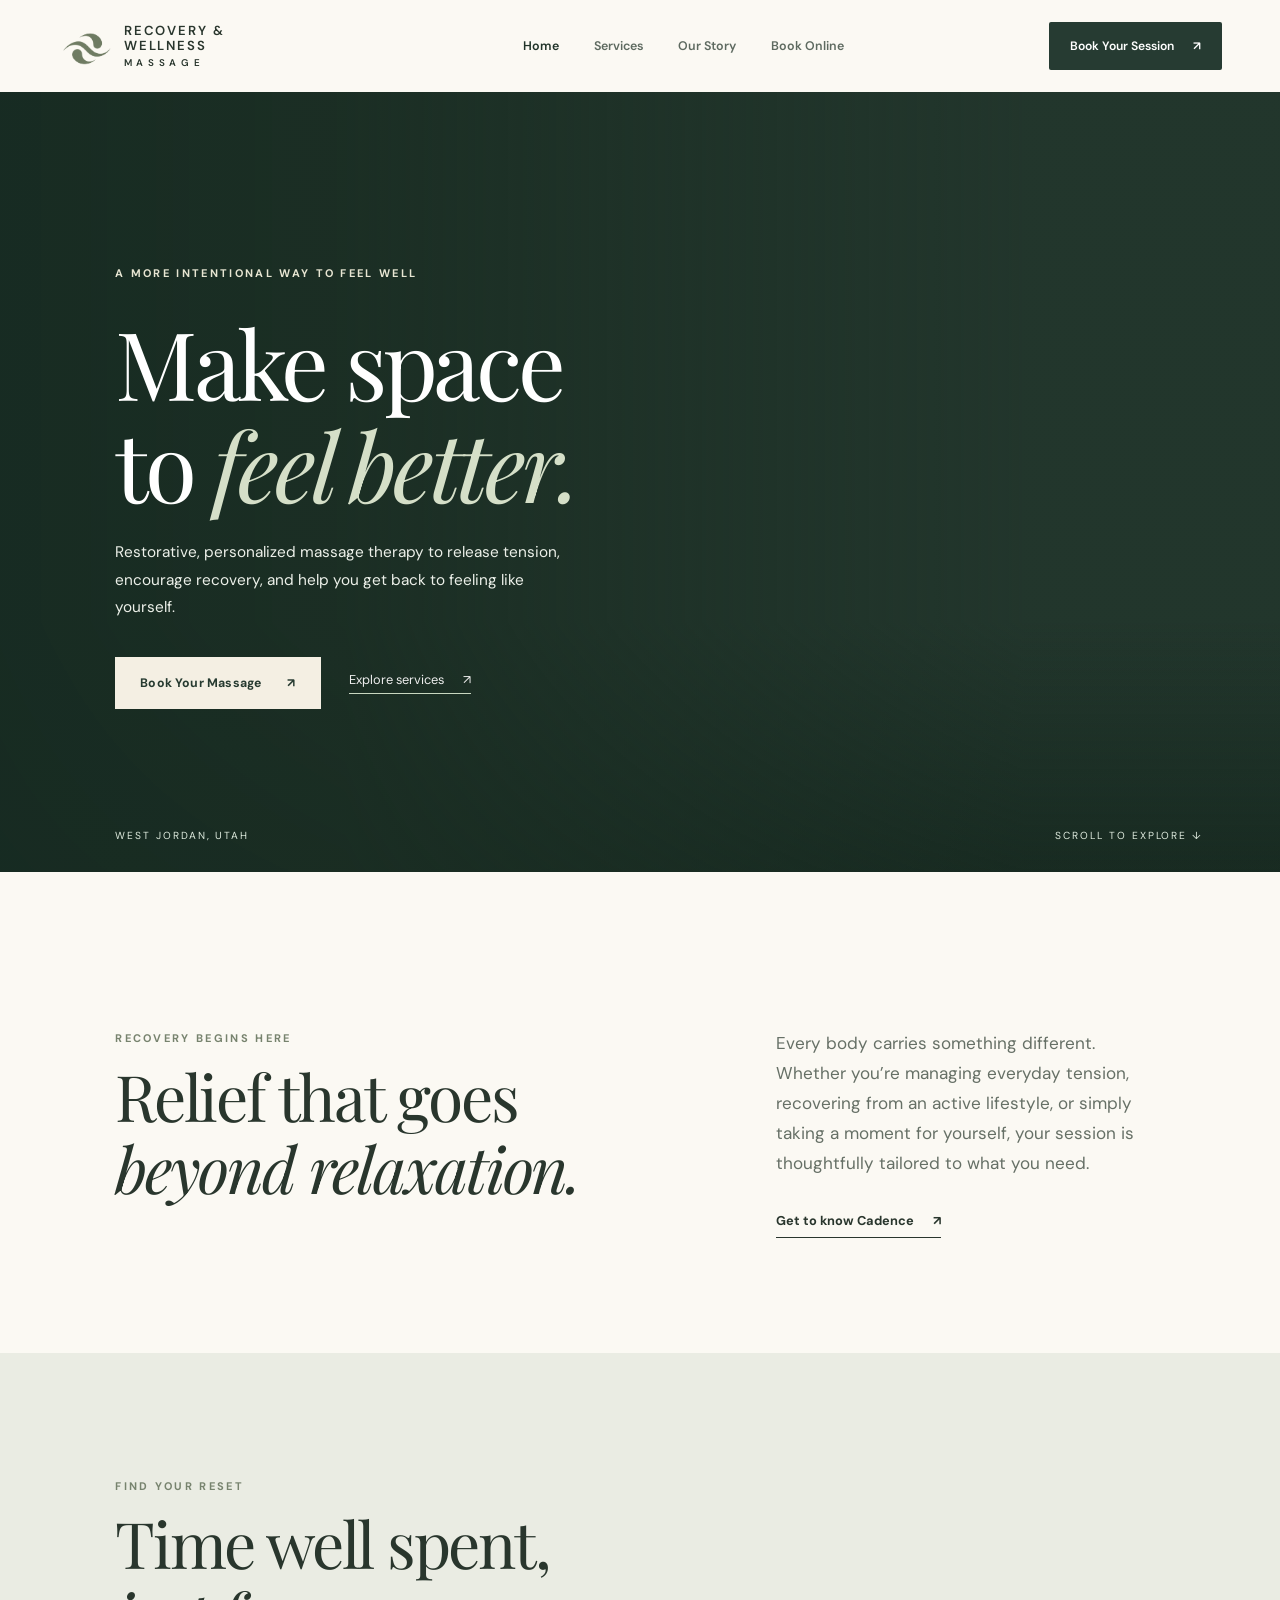
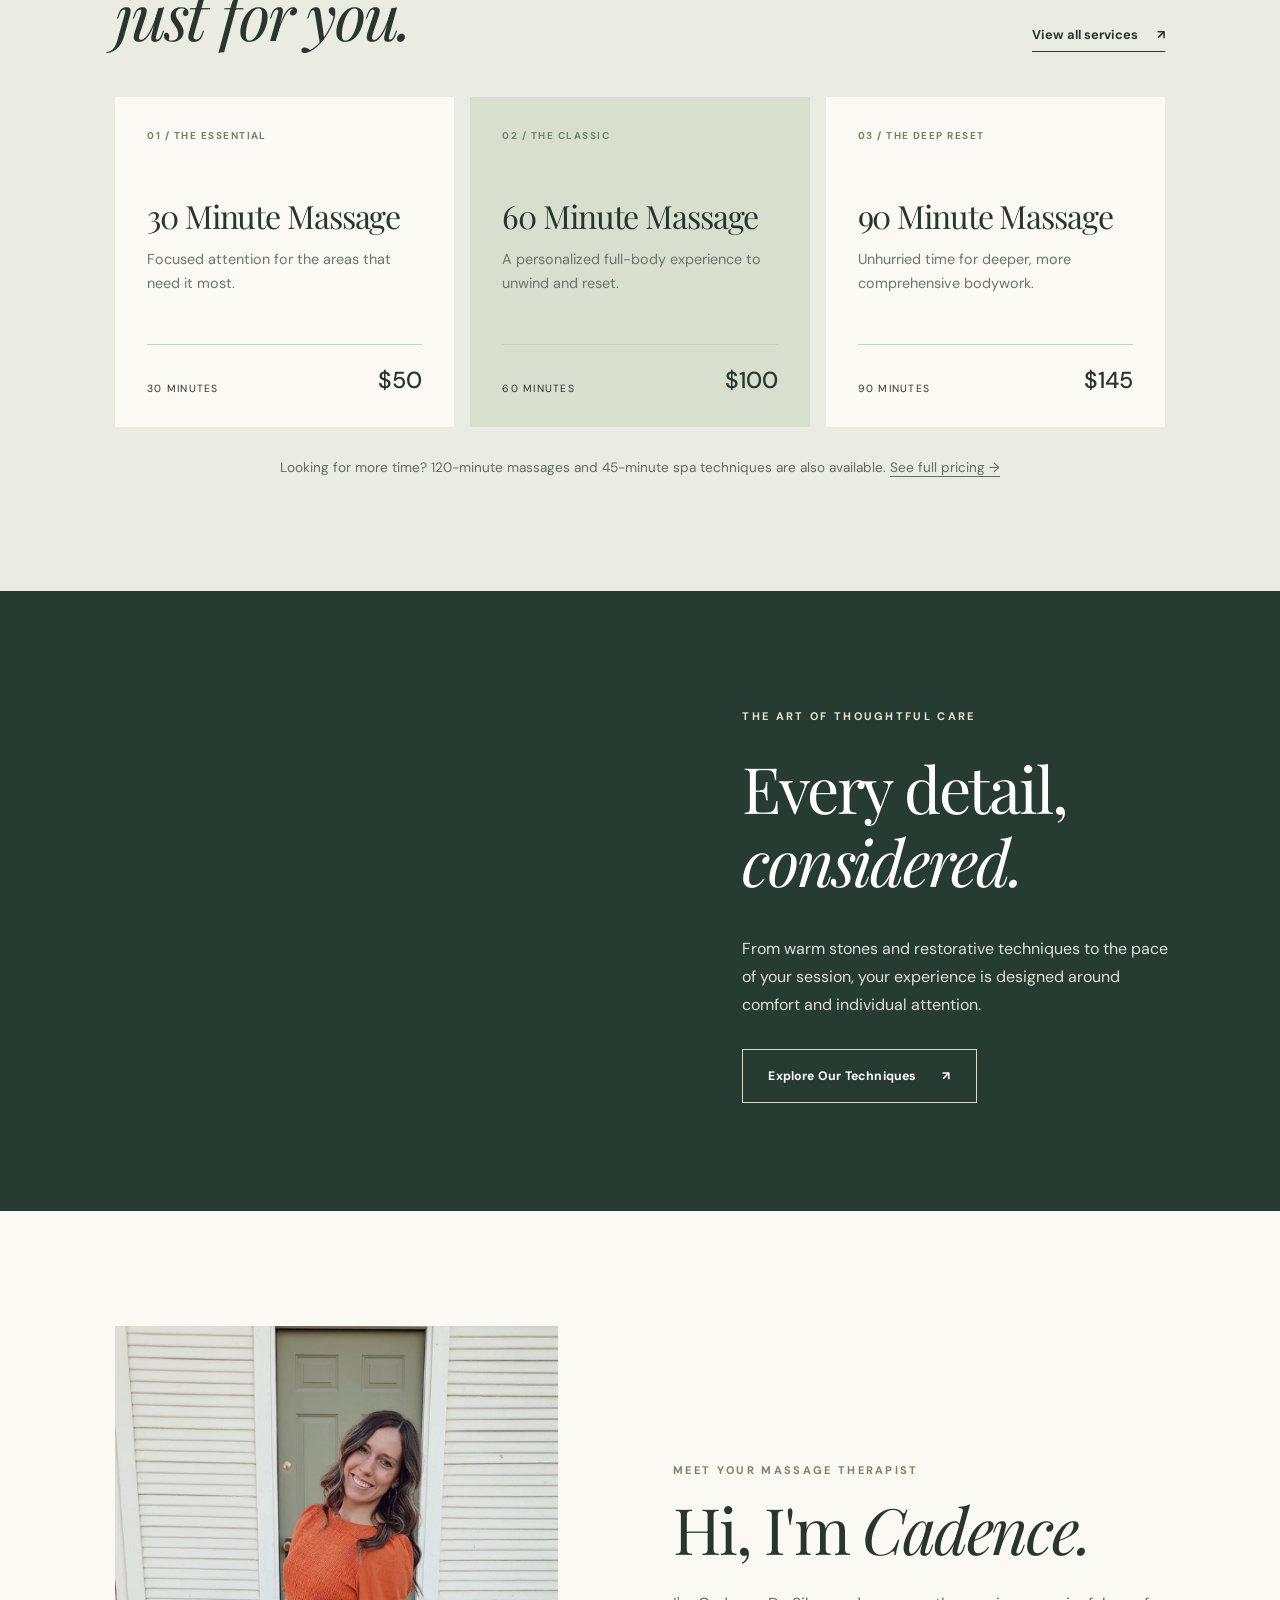
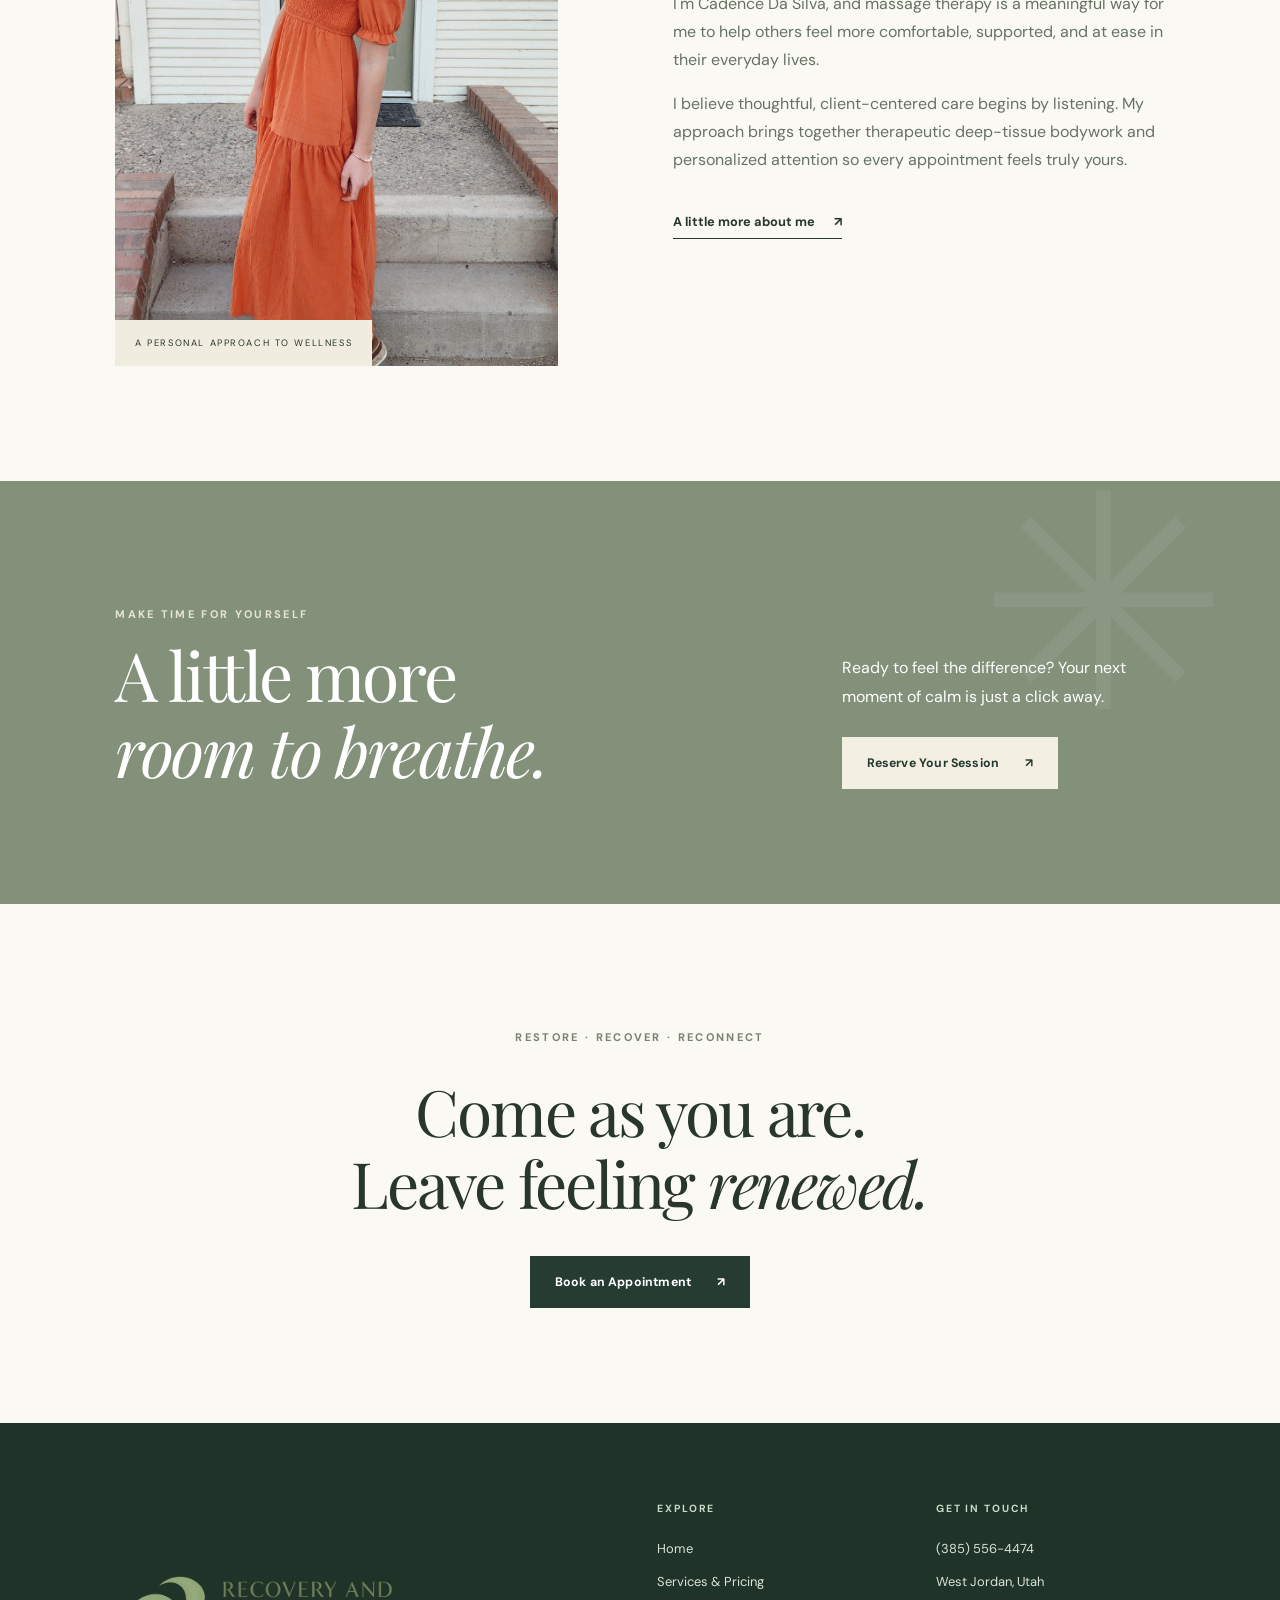
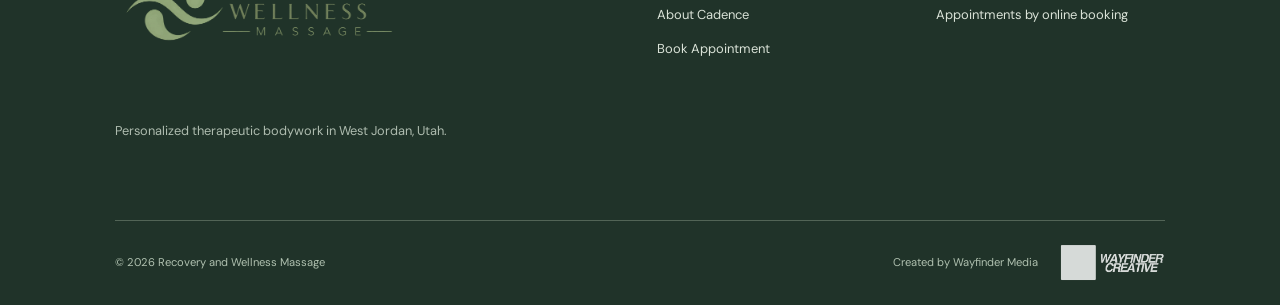
==== index.html @ d136a36a "Add files via upload" ====
<!doctype html><html lang="en"><head><meta charset="utf-8"><meta name="viewport" content="width=device-width,initial-scale=1"><meta name="theme-color" content="#263b32"><meta name="description" content="Personalized therapeutic massage in West Jordan, Utah. Explore massage services, pricing and book with Recovery and Wellness Massage."><title>Recovery and Wellness Massage | West Jordan, Utah</title><link rel="icon" href="assets/brand-symbol.png"><link rel="preconnect" href="https://fonts.googleapis.com"><link rel="preconnect" href="https://fonts.gstatic.com" crossorigin><link href="https://fonts.googleapis.com/css2?family=DM+Sans:wght@400;500;600;700&family=Manrope:wght@400;500;600&family=Playfair+Display:wght@400;500;600&display=swap" rel="stylesheet"><link rel="stylesheet" href="styles.css"><script defer src="site.js"></script><script type="application/ld+json">{"@context":"https://schema.org","@type":"HealthAndBeautyBusiness","name":"Recovery and Wellness Massage","url":"https://recoveryandwellnessmassage.com/","telephone":"+1-385-556-4474","address":{"@type":"PostalAddress","addressLocality":"West Jordan","addressRegion":"UT","addressCountry":"US"},"priceRange":"$50-$195"}</script></head><body>
<header class="site-header"><a class="brand" href="/" aria-label="Recovery and Wellness Massage home"><img src="assets/brand-symbol.png" alt=""><span>RECOVERY &<br>WELLNESS <small>MASSAGE</small></span></a><nav id="nav" aria-label="Primary navigation"><a class="active" href="/">Home</a><a href="/services.html">Services</a><a href="/about.html">Our Story</a><a href="/book.html">Book Online</a></nav><a class="header-cta" href="/book.html">Book Your Session <span>↗</span></a><button class="menu-toggle" aria-expanded="false" aria-label="Toggle menu">☰</button></header>
<main><section class="hero"><div class="hero-film" aria-hidden="true"><iframe id="hero-video" title="Massage studio video background" src="https://www.youtube-nocookie.com/embed/4_M67m4HPCk?autoplay=1&mute=1&controls=0&loop=1&playlist=4_M67m4HPCk&playsinline=1&rel=0&disablekb=1&iv_load_policy=3&fs=0" allow="autoplay; encrypted-media; picture-in-picture" tabindex="-1" loading="eager"></iframe></div><div class="hero-wash"></div><div class="hero-content"><p class="eyebrow light">A MORE INTENTIONAL WAY TO FEEL WELL</p><h1>Make space<br>to <em>feel better.</em></h1><p class="hero-copy">Restorative, personalized massage therapy to release tension, encourage recovery, and help you get back to feeling like yourself.</p><div class="hero-actions"><a class="btn btn-cream" href="/book.html">Book Your Massage <span>↗</span></a><a class="quiet-link" href="/services.html">Explore services <span>↗</span></a></div></div><div class="hero-foot"><span>WEST JORDAN, UTAH</span><span>SCROLL TO EXPLORE ↓</span></div></section>
<section class="intro section-pad"><div class="intro-left"><p class="eyebrow">RECOVERY BEGINS HERE</p><h2>Relief that goes <em>beyond relaxation.</em></h2></div><div class="intro-right"><p>Every body carries something different. Whether you’re managing everyday tension, recovering from an active lifestyle, or simply taking a moment for yourself, your session is thoughtfully tailored to what you need.</p><a class="text-link" href="/about.html">Get to know Cadence <span>↗</span></a></div></section>
<section class="services-feature section-pad" id="services"><div class="section-heading"><div><p class="eyebrow">FIND YOUR RESET</p><h2>Time well spent,<br><em>just for you.</em></h2></div><a class="text-link" href="/services.html">View all services <span>↗</span></a></div><div class="service-grid"><a class="service-card" href="/book.html"><span class="service-number">01 / THE ESSENTIAL</span><h3>30 Minute Massage</h3><p>Focused attention for the areas that need it most.</p><div class="service-bottom"><span>30 MINUTES</span><strong>$50</strong></div></a><a class="service-card highlighted" href="/book.html"><span class="service-number">02 / THE CLASSIC</span><h3>60 Minute Massage</h3><p>A personalized full-body experience to unwind and reset.</p><div class="service-bottom"><span>60 MINUTES</span><strong>$100</strong></div></a><a class="service-card" href="/book.html"><span class="service-number">03 / THE DEEP RESET</span><h3>90 Minute Massage</h3><p>Unhurried time for deeper, more comprehensive bodywork.</p><div class="service-bottom"><span>90 MINUTES</span><strong>$145</strong></div></a></div><div class="service-note">Looking for more time? 120-minute massages and 45-minute spa techniques are also available. <a href="/services.html">See full pricing →</a></div></section>
<section class="picture-band"><div class="picture-band-image" role="img" aria-label="Massage therapy with warm stones"></div><div class="picture-band-content"><p class="eyebrow light">THE ART OF THOUGHTFUL CARE</p><h2>Every detail, <em>considered.</em></h2><p>From warm stones and restorative techniques to the pace of your session, your experience is designed around comfort and individual attention.</p><a class="btn btn-outline" href="/services.html">Explore Our Techniques <span>↗</span></a></div></section>
<section class="about-preview section-pad"><div class="about-photo"><img src="assets/cadence.png" alt="Cadence Da Silva, massage therapist" loading="lazy"><span class="photo-stamp">A PERSONAL APPROACH TO WELLNESS</span></div><div class="about-text"><p class="eyebrow">MEET YOUR MASSAGE THERAPIST</p><h2>Hi, I'm <em>Cadence.</em></h2><p>I'm Cadence Da Silva, and massage therapy is a meaningful way for me to help others feel more comfortable, supported, and at ease in their everyday lives.</p><p>I believe thoughtful, client-centered care begins by listening. My approach brings together therapeutic deep-tissue bodywork and personalized attention so every appointment feels truly yours.</p><a class="text-link" href="/about.html">A little more about me <span>↗</span></a></div></section>
<section class="offer-banner section-pad"><span class="offer-orbit" aria-hidden="true">✳</span><div><p class="eyebrow light">MAKE TIME FOR YOURSELF</p><h2>A little more<br><em>room to breathe.</em></h2></div><div class="offer-action"><p>Ready to feel the difference? Your next moment of calm is just a click away.</p><a class="btn btn-cream" href="/book.html">Reserve Your Session <span>↗</span></a></div></section>
<section class="closing section-pad"><p class="eyebrow">RESTORE · RECOVER · RECONNECT</p><h2>Come as you are.<br>Leave feeling <em>renewed.</em></h2><a class="btn btn-dark" href="/book.html">Book an Appointment <span>↗</span></a></section></main>
<footer class="site-footer"><div class="footer-top"><div class="footer-brand"><img src="assets/brand-logo.png" alt="Recovery and Wellness Massage"><p>Personalized therapeutic bodywork in West Jordan, Utah.</p></div><div><h4>EXPLORE</h4><a href="/">Home</a><a href="/services.html">Services & Pricing</a><a href="/about.html">About Cadence</a><a href="/book.html">Book Appointment</a></div><div><h4>GET IN TOUCH</h4><a href="tel:+13855564474">(385) 556-4474</a><p>West Jordan, Utah</p><p>Appointments by online booking</p></div></div><div class="footer-bottom"><span>© <span id="year"></span> Recovery and Wellness Massage</span><a class="credit" href="https://wayfindercreative.net/" target="_blank" rel="noopener noreferrer"><span>Created by Wayfinder Media</span><img src="assets/wayfinder.png" alt="Wayfinder Creative"></a></div></footer>
<iframe src="https://api.leadconnectorhq.com/widget/form/Vq9RhP4GRN4z5GDtWMGd" style="display:none;width:100%;height:100%;border:none;border-radius:3px" id="popup-Vq9RhP4GRN4z5GDtWMGd" data-layout="{'id':'POPUP'}" data-trigger-type="alwaysShow" data-trigger-value="" data-activation-type="alwaysActivated" data-activation-value="" data-deactivation-type="neverDeactivate" data-deactivation-value="" data-form-name="25% off form" data-height="612" data-layout-iframe-id="popup-Vq9RhP4GRN4z5GDtWMGd" data-form-id="Vq9RhP4GRN4z5GDtWMGd" data-cookie-consent="true" data-cookie-consent-provider="auto" title="25% off form" data-modal-height="500"></iframe><script src="https://link.msgsndr.com/js/form_embed.js" defer></script></body></html>
---- styles.css ----
:root{--forest:#263b32;--pine:#203329;--sage:#89987d;--cream:#f4f0e6;--paper:#fbf9f3;--ink:#29362d;--muted:#667066;--border:#dedfd5}*{box-sizing:border-box}html{scroll-behavior:smooth}body{margin:0;background:var(--paper);color:var(--ink);font-family:'DM Sans',sans-serif;-webkit-font-smoothing:antialiased}a{color:inherit;text-decoration:none}img{max-width:100%}p{line-height:1.75}h1,h2,h3{font-family:'Playfair Display',Georgia,serif;font-weight:400;letter-spacing:-.035em;margin:0}h1 em,h2 em{font-weight:400}h2{font-size:clamp(2.5rem,5vw,5rem);line-height:1.13}.eyebrow{font:700 .69rem 'DM Sans',sans-serif;letter-spacing:.21em;color:#77836e}.eyebrow.light{color:#e7e5d2}.site-header{height:92px;padding:0 clamp(20px,4.5vw,85px);display:flex;align-items:center;justify-content:space-between;gap:25px;background:var(--paper);position:relative;z-index:30}.brand{display:flex;align-items:center;gap:11px;min-width:260px}.brand img{width:55px;height:55px;object-fit:contain}.brand span{font-size:.82rem;font-weight:600;letter-spacing:.15em;line-height:1.15;white-space:nowrap}.brand small{font-size:.61rem;letter-spacing:.48em;display:block;margin-top:4px}nav{display:flex;align-items:center;gap:clamp(20px,2.7vw,43px)}nav a{font-size:.78rem;font-weight:600;color:#5e6a60;transition:color .2s}nav a:hover,nav a.active{color:var(--pine)}.header-cta{background:var(--forest);color:white;padding:16px 21px;border-radius:2px;font-size:.76rem;font-weight:600;white-space:nowrap}.header-cta span,.btn span,.text-link span{margin-left:16px}.menu-toggle{display:none;background:none;border:0;font-size:26px;color:var(--ink);cursor:pointer}.hero{height:min(780px,calc(100svh - 92px));min-height:600px;position:relative;background:#25392f;overflow:hidden;color:#fff}.hero-film{position:absolute;inset:0;pointer-events:none;overflow:hidden}.hero-film iframe{position:absolute;width:max(100%,177.77778vh);height:max(100%,56.25vw);min-width:100%;min-height:100%;left:50%;top:50%;transform:translate(-50%,-50%) scale(1.04);border:0}.hero-wash{position:absolute;inset:0;background:linear-gradient(90deg,rgba(23,43,34,.96) 0%,rgba(26,45,35,.88) 27%,rgba(26,45,35,.55) 51%,rgba(15,32,24,.12) 80%),linear-gradient(0deg,rgba(16,34,25,.55),transparent 32%)}.hero-content{position:relative;z-index:2;padding:0 clamp(24px,9vw,150px);height:100%;display:flex;flex-direction:column;justify-content:center;align-items:flex-start;max-width:1000px;animation:arrive 1.2s ease both}.hero-content h1{font-size:clamp(3.9rem,7.4vw,8.1rem);line-height:1.07;margin:21px 0 24px;letter-spacing:-.045em}.hero-content h1 em{color:#d5dfc8}.hero-copy{font-size:clamp(.94rem,1.2vw,1.08rem);max-width:465px;color:#ecf0e9;line-height:1.8;margin:0 0 35px}.hero-actions{display:flex;align-items:center;gap:28px;flex-wrap:wrap}.btn{display:inline-flex;align-items:center;justify-content:space-between;gap:10px;padding:18px 25px;font-size:.77rem;font-weight:700;letter-spacing:.015em;transition:transform .2s,background .2s}.btn:hover{transform:translateY(-3px)}.btn-cream{background:#f4efe3;color:#263a30}.btn-dark{background:var(--forest);color:white}.btn-outline{border:1px solid #d4decf;color:#fff}.quiet-link{font-size:.8rem;color:#eee;border-bottom:1px solid #c8d7c0;padding-bottom:5px}.quiet-link span{margin-left:16px}.hero-foot{position:absolute;z-index:2;bottom:30px;left:clamp(24px,9vw,150px);right:clamp(24px,6vw,100px);display:flex;justify-content:space-between;font-size:.64rem;letter-spacing:.19em;color:#dfebde}.section-pad{padding:115px clamp(24px,9vw,150px)}.intro{display:grid;grid-template-columns:1.1fr .8fr;gap:12%;align-items:center}.intro h2{max-width:750px;margin:15px 0 0}.intro-right{padding-top:42px}.intro-right p{font-size:1.07rem;color:var(--muted);margin:0 0 30px}.text-link{display:inline-block;font-size:.8rem;font-weight:700;border-bottom:1px solid var(--ink);padding-bottom:8px}.services-feature{background:#eaece3}.section-heading{display:flex;align-items:end;justify-content:space-between;gap:25px;margin-bottom:45px}.section-heading h2{margin-top:14px}.service-grid{display:grid;grid-template-columns:repeat(3,1fr);gap:16px}.service-card{min-height:330px;background:var(--paper);padding:32px;display:flex;flex-direction:column;transition:transform .25s,box-shadow .25s}.service-card:hover{transform:translateY(-5px);box-shadow:0 15px 35px #263b3218}.service-card.highlighted{background:#d8dfcf}.service-number{font-size:.62rem;font-weight:700;letter-spacing:.15em;color:#70806c;margin-bottom:55px}.service-card h3{font-size:2rem;line-height:1.2}.service-card p{color:#6a776a;font-size:.9rem;line-height:1.65;max-width:300px;margin:13px 0 25px}.service-bottom{display:flex;justify-content:space-between;align-items:end;margin-top:auto;border-top:1px solid #cbd0c4;padding-top:20px}.service-bottom span{font-size:.65rem;letter-spacing:.12em}.service-bottom strong{font-size:1.45rem;font-weight:500}.service-note{text-align:center;color:#636c62;margin-top:32px;font-size:.85rem}.service-note a{text-decoration:underline;text-underline-offset:4px}.picture-band{display:grid;grid-template-columns:1fr 1fr;min-height:620px;background:var(--forest);color:#fff}.picture-band-image{background:url('https://images.leadconnectorhq.com/image/f_webp/q_80/r_1200/u_https%3A//assets.cdn.filesafe.space/yZ9oYdUG1HdzrYlLFLoa/media/6a7b896c9115899f0393a36c.png') center/cover no-repeat}.picture-band-content{padding:90px clamp(30px,8vw,120px);display:flex;flex-direction:column;justify-content:center;align-items:flex-start}.picture-band-content h2{margin:18px 0 22px}.picture-band-content p:not(.eyebrow){font-size:1rem;max-width:470px;color:#dce5da;margin-bottom:30px}.about-preview{display:grid;grid-template-columns:.9fr 1fr;gap:11%;align-items:center}.about-photo{position:relative;max-height:640px;overflow:hidden;background:#e4dfd1}.about-photo img{width:100%;height:100%;max-height:640px;object-fit:cover;object-position:center 25%;display:block}.photo-stamp{position:absolute;left:0;bottom:0;background:#f0ecdf;padding:17px 20px;font-size:.58rem;letter-spacing:.17em}.about-text h2{margin:16px 0 25px}.about-text p:not(.eyebrow){color:#677265;font-size:1rem;max-width:550px}.about-text .text-link{margin-top:23px}.offer-banner{background:#83917b;color:#fff;display:grid;grid-template-columns:1.3fr .7fr;gap:12%;align-items:end;position:relative;overflow:hidden}.offer-banner h2{font-size:clamp(3rem,5.3vw,6rem);margin-top:15px}.offer-action p{max-width:340px;color:#fff;line-height:1.8;margin-bottom:25px}.offer-orbit{position:absolute;right:4%;top:-70px;font-size:300px;opacity:.06;pointer-events:none}.closing{text-align:center;display:flex;flex-direction:column;align-items:center}.closing h2{margin:20px 0 36px}.site-footer{background:#203329;color:#edf1e8;padding:70px clamp(24px,9vw,150px) 22px}.footer-top{display:grid;grid-template-columns:2fr .85fr 1fr;gap:8%;padding-bottom:65px}.footer-brand img{width:290px;max-width:100%;height:auto;object-fit:contain;filter:brightness(1.4)}.footer-brand p{font-size:.8rem;color:#aebcaf;margin-top:5px}.footer-top h4{font-size:.65rem;letter-spacing:.18em;margin:9px 0 24px;color:#c9dac7}.footer-top div:not(.footer-brand) a,.footer-top div:not(.footer-brand) p{display:block;color:#d9e2d7;font-size:.81rem;margin:0 0 14px;line-height:1.5}.footer-bottom{border-top:1px solid #526456;display:flex;align-items:center;justify-content:space-between;gap:18px;padding-top:20px;color:#afc0af;font-size:.7rem}.credit{display:flex;align-items:center;gap:13px}.credit img{width:114px;height:42px;object-fit:contain;filter:brightness(0) invert(1);opacity:.82}.page-hero{background:#e9ece3;padding:105px clamp(24px,9vw,150px) 95px}.page-hero h1{font-size:clamp(3.5rem,7vw,7.2rem);line-height:1.06;margin:15px 0 22px}.page-hero p:last-child{max-width:650px;color:#647164;font-size:1.08rem}.interior-section{padding:85px clamp(24px,9vw,150px)}.price-list{border-top:1px solid var(--border)}.price-row{display:grid;grid-template-columns:70px 1fr 120px 80px;align-items:center;gap:25px;padding:31px 0;border-bottom:1px solid var(--border)}.price-row span{font-size:.7rem;color:#83907e;letter-spacing:.13em}.price-row h3{font-size:clamp(1.6rem,3vw,2.6rem)}.price-row strong{font-weight:500;font-size:1.45rem}.price-row a{font-size:.77rem;text-decoration:underline;text-underline-offset:4px;text-align:right}.tech-section{background:#eaece3}.tech-intro{display:flex;justify-content:space-between;gap:30px;align-items:end;margin-bottom:35px}.tech-intro p{max-width:420px;color:var(--muted)}.tech-grid{display:grid;grid-template-columns:repeat(3,1fr);gap:18px}.tech-card{background:var(--paper);overflow:hidden}.tech-card img{width:100%;height:225px;object-fit:cover;display:block;background:#d6d6cb}.tech-card div{padding:25px}.tech-card h3{font-size:1.65rem}.tech-card p{font-size:.87rem;color:#687469;line-height:1.7}.about-page{display:grid;grid-template-columns:.8fr 1fr;gap:10%;align-items:center}.about-page img{width:100%;max-height:750px;object-fit:cover}.about-page h2{margin:15px 0 25px}.about-page p:not(.eyebrow){color:#657165}.booking-wrapper{max-width:1150px;margin:auto;display:grid;grid-template-columns:.55fr 1fr;gap:7%;padding:85px 24px 110px}.booking-aside h2{font-size:3rem}.booking-aside p{color:var(--muted)}.booking-info{border-top:1px solid var(--border);margin-top:35px;padding-top:20px;font-size:.87rem}.booking-widget{background:#fff;border:1px solid #e6e7dd;border-radius:4px;min-height:750px;overflow:hidden}.booking-widget iframe{min-height:750px;width:100%;border:0}.small-cta{background:var(--forest);color:white;padding:70px 24px;text-align:center}.small-cta h2{margin-bottom:30px}@keyframes arrive{from{opacity:0;transform:translateY(22px)}to{opacity:1;transform:translateY(0)}}@media(max-width:1050px){.site-header{height:78px}.brand{min-width:unset}.brand img{width:47px;height:47px}nav{gap:16px}.header-cta{display:none}.hero{height:700px}.service-card{padding:24px}.service-card h3{font-size:1.7rem}}@media(max-width:760px){.site-header{padding:0 20px}.menu-toggle{display:block}nav{display:none;position:absolute;top:78px;left:0;right:0;background:var(--paper);padding:25px;box-shadow:0 14px 20px #0001;flex-direction:column;align-items:flex-start;gap:22px}nav.open{display:flex}.hero{height:calc(100svh - 78px);min-height:570px;max-height:850px}.hero-film iframe{width:max(250%,177.78vh);height:max(100%,56.25vw)}.hero-wash{background:linear-gradient(90deg,rgba(23,43,34,.88),rgba(23,43,34,.55)),linear-gradient(0deg,#1b3024a0,transparent 50%)}.hero-content{padding:0 27px}.hero-content h1{font-size:clamp(3.7rem,12vw,5.3rem)}.hero-foot{left:27px;right:27px;font-size:.53rem}.section-pad{padding:75px 24px}.intro,.about-preview,.offer-banner,.about-page,.booking-wrapper{grid-template-columns:1fr;gap:35px}.intro-right{padding:0}.section-heading{align-items:start;flex-direction:column}.service-grid,.tech-grid{grid-template-columns:1fr}.service-card{min-height:265px}.service-number{margin-bottom:30px}.picture-band{grid-template-columns:1fr}.picture-band-image{height:320px}.picture-band-content{padding:70px 24px}.about-photo{max-width:520px}.footer-top{grid-template-columns:1fr 1fr;gap:35px}.footer-brand{grid-column:1/-1}.footer-bottom{flex-direction:column;align-items:flex-start}.page-hero{padding:75px 24px}.interior-section{padding:70px 24px}.price-row{grid-template-columns:30px 1fr auto;gap:12px}.price-row a{grid-column:2/-1;text-align:left}.price-row strong{font-size:1.25rem}.tech-intro{flex-direction:column;align-items:start}.booking-wrapper{padding:70px 24px}.booking-aside h2{font-size:2.5rem}}@media(prefers-reduced-motion:reduce){*,*:before,*:after{scroll-behavior:auto!important;animation:none!important;transition:none!important}.hero-film{display:none}}
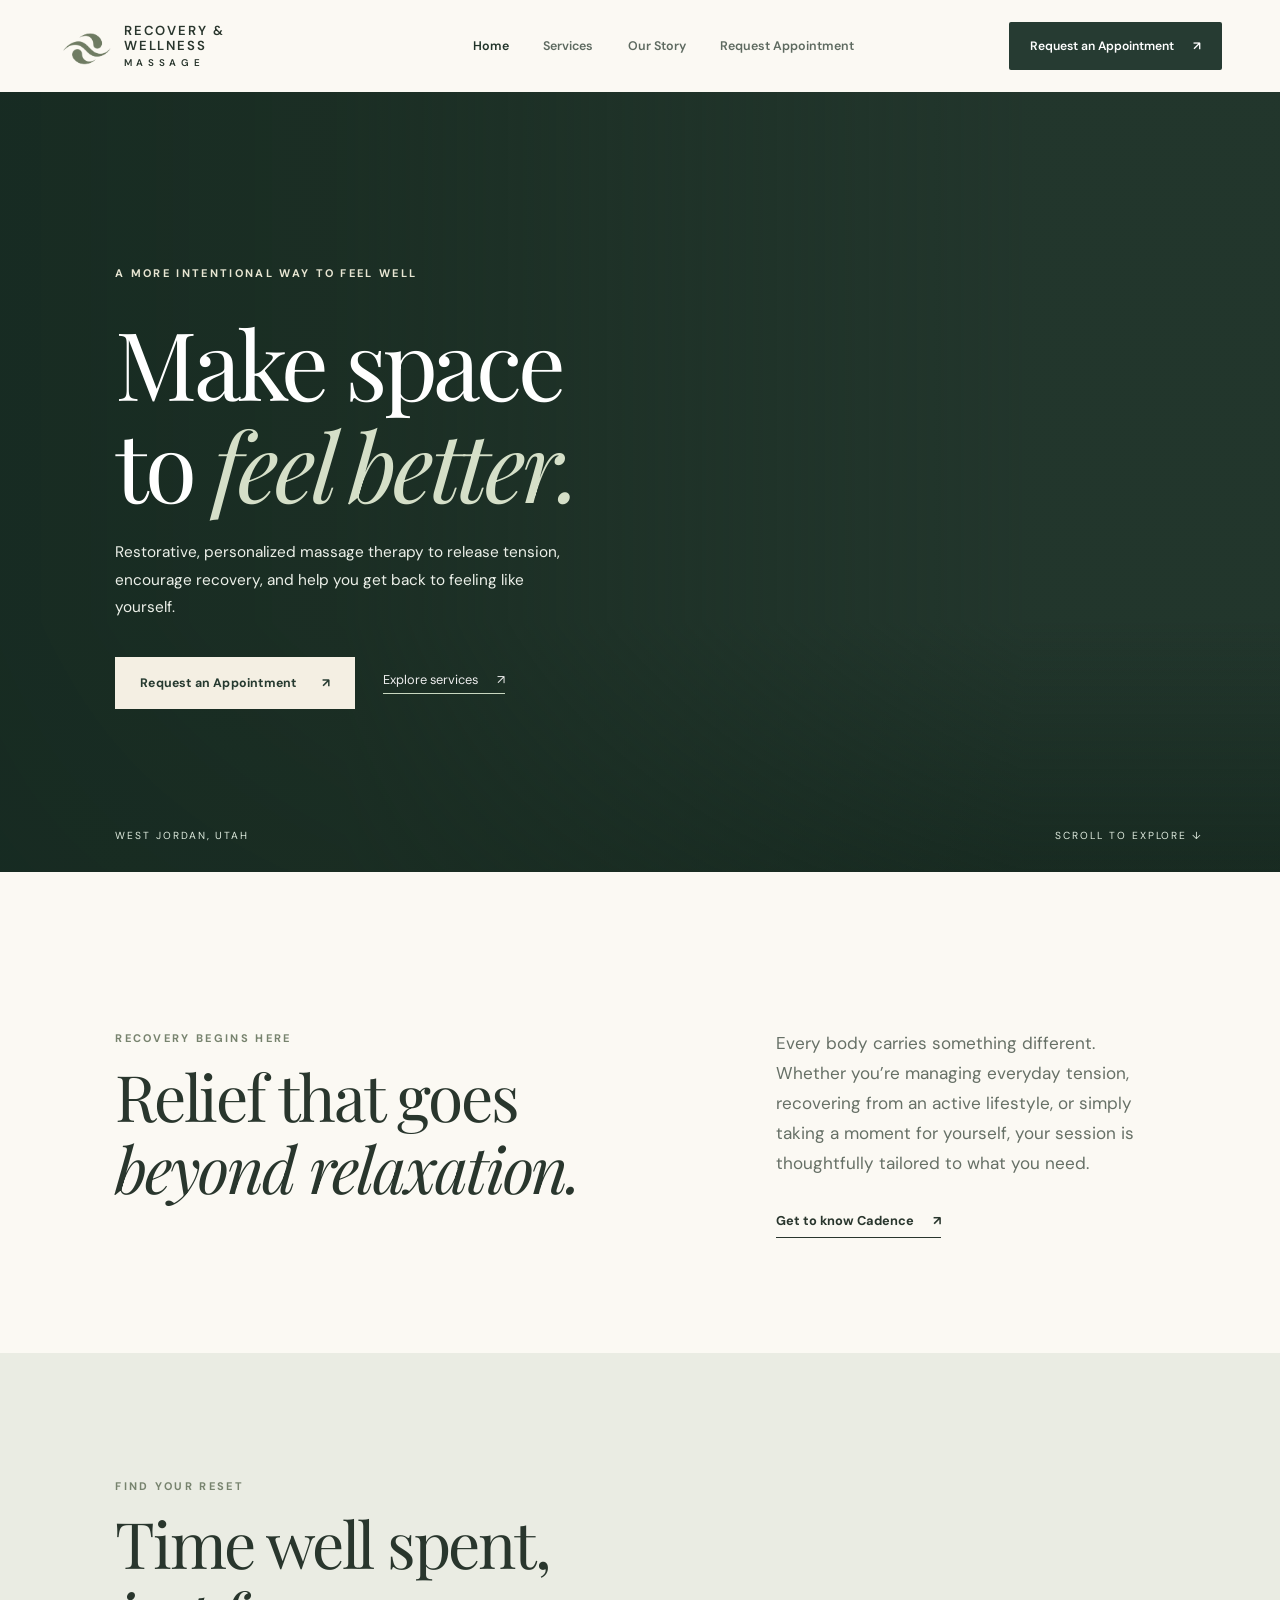
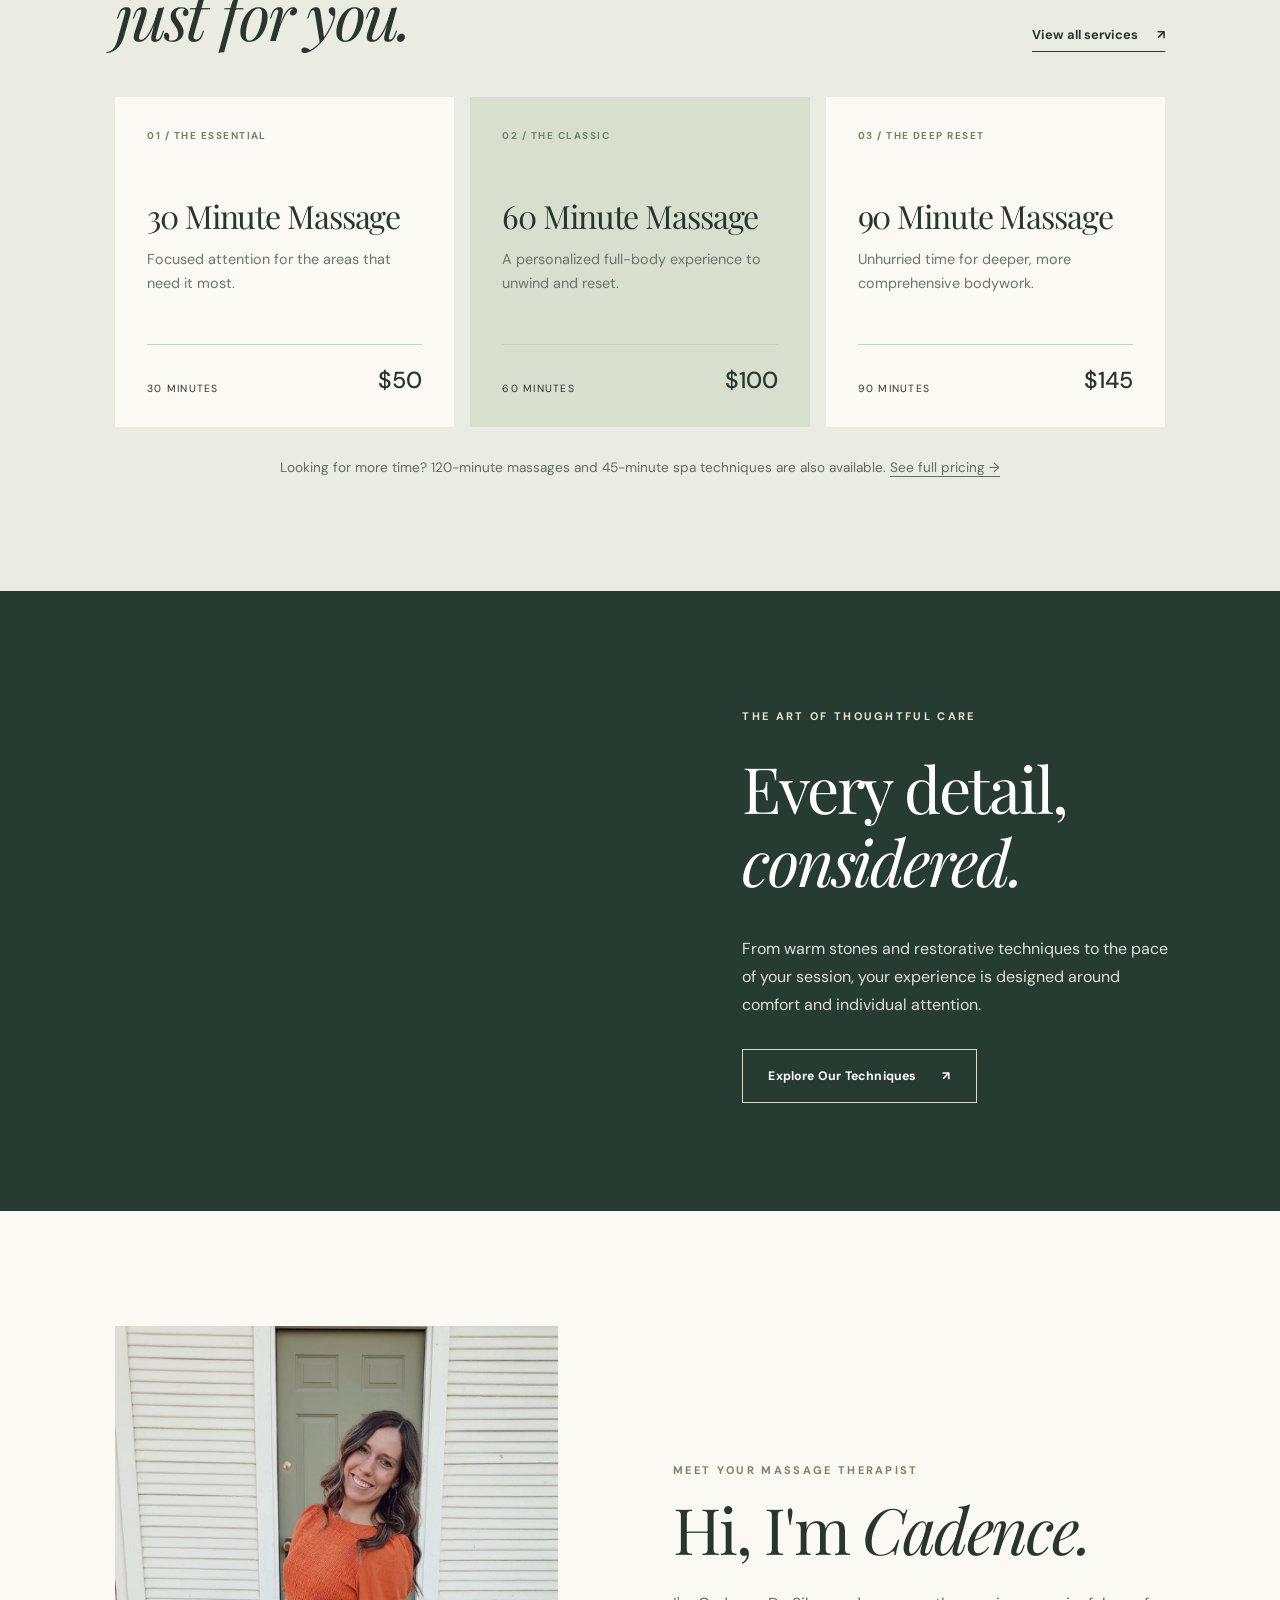
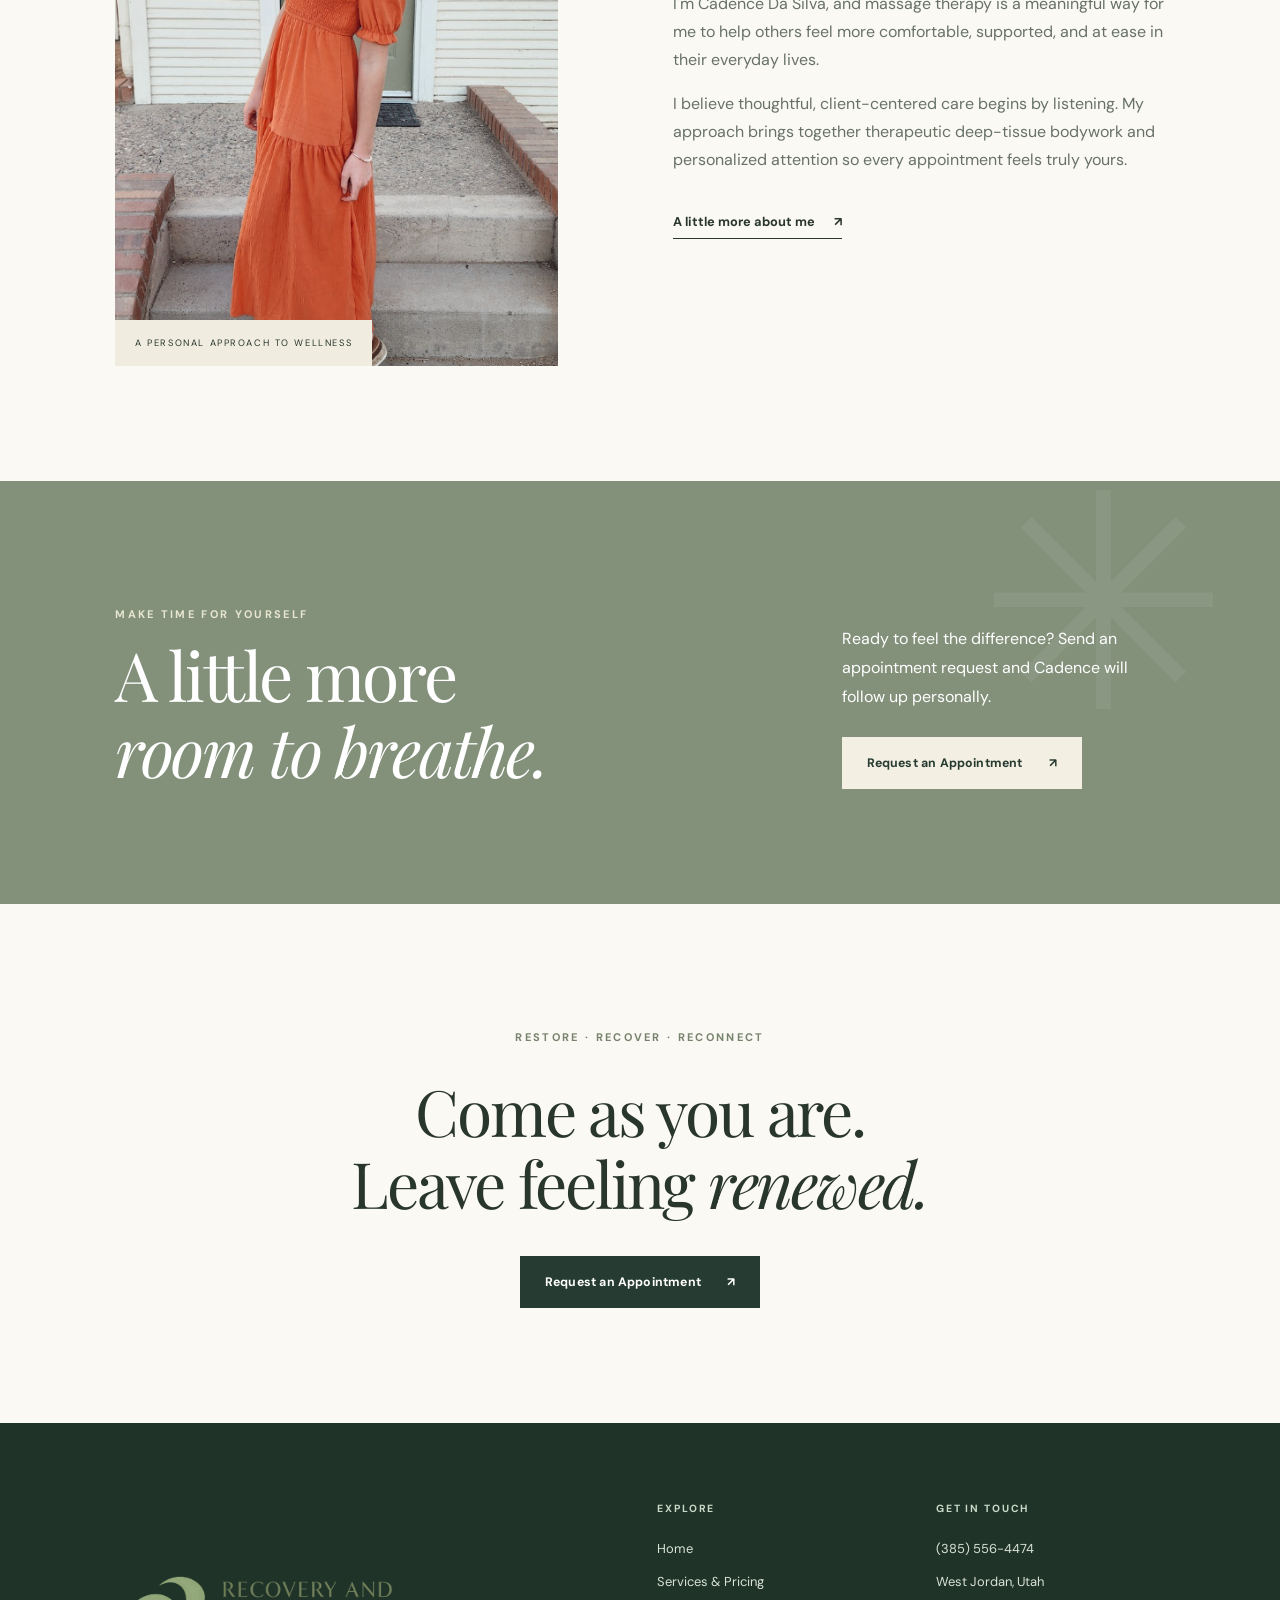
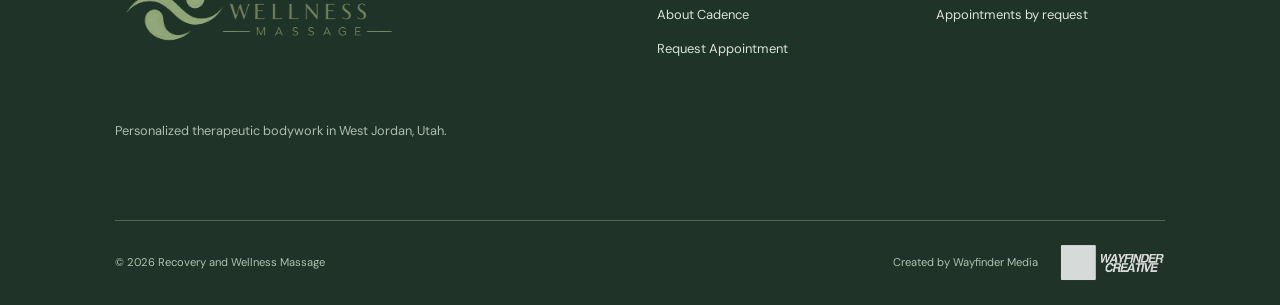
==== commit fcb524d4: "Add files via upload" ====
--- a/index.html
+++ b/index.html
@@ -1,11 +1,11 @@
 <!doctype html><html lang="en"><head><meta charset="utf-8"><meta name="viewport" content="width=device-width,initial-scale=1"><meta name="theme-color" content="#263b32"><meta name="description" content="Personalized therapeutic massage in West Jordan, Utah. Explore massage services, pricing and book with Recovery and Wellness Massage."><title>Recovery and Wellness Massage | West Jordan, Utah</title><link rel="icon" href="assets/brand-symbol.png"><link rel="preconnect" href="https://fonts.googleapis.com"><link rel="preconnect" href="https://fonts.gstatic.com" crossorigin><link href="https://fonts.googleapis.com/css2?family=DM+Sans:wght@400;500;600;700&family=Manrope:wght@400;500;600&family=Playfair+Display:wght@400;500;600&display=swap" rel="stylesheet"><link rel="stylesheet" href="styles.css"><script defer src="site.js"></script><script type="application/ld+json">{"@context":"https://schema.org","@type":"HealthAndBeautyBusiness","name":"Recovery and Wellness Massage","url":"https://recoveryandwellnessmassage.com/","telephone":"+1-385-556-4474","address":{"@type":"PostalAddress","addressLocality":"West Jordan","addressRegion":"UT","addressCountry":"US"},"priceRange":"$50-$195"}</script></head><body>
-<header class="site-header"><a class="brand" href="/" aria-label="Recovery and Wellness Massage home"><img src="assets/brand-symbol.png" alt=""><span>RECOVERY &<br>WELLNESS <small>MASSAGE</small></span></a><nav id="nav" aria-label="Primary navigation"><a class="active" href="/">Home</a><a href="/services.html">Services</a><a href="/about.html">Our Story</a><a href="/book.html">Book Online</a></nav><a class="header-cta" href="/book.html">Book Your Session <span>↗</span></a><button class="menu-toggle" aria-expanded="false" aria-label="Toggle menu">☰</button></header>
-<main><section class="hero"><div class="hero-film" aria-hidden="true"><iframe id="hero-video" title="Massage studio video background" src="https://www.youtube-nocookie.com/embed/4_M67m4HPCk?autoplay=1&mute=1&controls=0&loop=1&playlist=4_M67m4HPCk&playsinline=1&rel=0&disablekb=1&iv_load_policy=3&fs=0" allow="autoplay; encrypted-media; picture-in-picture" tabindex="-1" loading="eager"></iframe></div><div class="hero-wash"></div><div class="hero-content"><p class="eyebrow light">A MORE INTENTIONAL WAY TO FEEL WELL</p><h1>Make space<br>to <em>feel better.</em></h1><p class="hero-copy">Restorative, personalized massage therapy to release tension, encourage recovery, and help you get back to feeling like yourself.</p><div class="hero-actions"><a class="btn btn-cream" href="/book.html">Book Your Massage <span>↗</span></a><a class="quiet-link" href="/services.html">Explore services <span>↗</span></a></div></div><div class="hero-foot"><span>WEST JORDAN, UTAH</span><span>SCROLL TO EXPLORE ↓</span></div></section>
+<header class="site-header"><a class="brand" href="/" aria-label="Recovery and Wellness Massage home"><img src="assets/brand-symbol.png" alt=""><span>RECOVERY &<br>WELLNESS <small>MASSAGE</small></span></a><nav id="nav" aria-label="Primary navigation"><a class="active" href="/">Home</a><a href="/services.html">Services</a><a href="/about.html">Our Story</a><a href="/book.html">Request Appointment</a></nav><a class="header-cta" href="/book.html">Request an Appointment <span>↗</span></a><button class="menu-toggle" aria-expanded="false" aria-label="Toggle menu">☰</button></header>
+<main><section class="hero"><div class="hero-film" aria-hidden="true"><iframe id="hero-video" title="Massage studio video background" src="https://www.youtube-nocookie.com/embed/4_M67m4HPCk?autoplay=1&mute=1&controls=0&loop=1&playlist=4_M67m4HPCk&playsinline=1&rel=0&disablekb=1&iv_load_policy=3&fs=0" allow="autoplay; encrypted-media; picture-in-picture" tabindex="-1" loading="eager"></iframe></div><div class="hero-wash"></div><div class="hero-content"><p class="eyebrow light">A MORE INTENTIONAL WAY TO FEEL WELL</p><h1>Make space<br>to <em>feel better.</em></h1><p class="hero-copy">Restorative, personalized massage therapy to release tension, encourage recovery, and help you get back to feeling like yourself.</p><div class="hero-actions"><a class="btn btn-cream" href="/book.html">Request an Appointment <span>↗</span></a><a class="quiet-link" href="/services.html">Explore services <span>↗</span></a></div></div><div class="hero-foot"><span>WEST JORDAN, UTAH</span><span>SCROLL TO EXPLORE ↓</span></div></section>
 <section class="intro section-pad"><div class="intro-left"><p class="eyebrow">RECOVERY BEGINS HERE</p><h2>Relief that goes <em>beyond relaxation.</em></h2></div><div class="intro-right"><p>Every body carries something different. Whether you’re managing everyday tension, recovering from an active lifestyle, or simply taking a moment for yourself, your session is thoughtfully tailored to what you need.</p><a class="text-link" href="/about.html">Get to know Cadence <span>↗</span></a></div></section>
 <section class="services-feature section-pad" id="services"><div class="section-heading"><div><p class="eyebrow">FIND YOUR RESET</p><h2>Time well spent,<br><em>just for you.</em></h2></div><a class="text-link" href="/services.html">View all services <span>↗</span></a></div><div class="service-grid"><a class="service-card" href="/book.html"><span class="service-number">01 / THE ESSENTIAL</span><h3>30 Minute Massage</h3><p>Focused attention for the areas that need it most.</p><div class="service-bottom"><span>30 MINUTES</span><strong>$50</strong></div></a><a class="service-card highlighted" href="/book.html"><span class="service-number">02 / THE CLASSIC</span><h3>60 Minute Massage</h3><p>A personalized full-body experience to unwind and reset.</p><div class="service-bottom"><span>60 MINUTES</span><strong>$100</strong></div></a><a class="service-card" href="/book.html"><span class="service-number">03 / THE DEEP RESET</span><h3>90 Minute Massage</h3><p>Unhurried time for deeper, more comprehensive bodywork.</p><div class="service-bottom"><span>90 MINUTES</span><strong>$145</strong></div></a></div><div class="service-note">Looking for more time? 120-minute massages and 45-minute spa techniques are also available. <a href="/services.html">See full pricing →</a></div></section>
 <section class="picture-band"><div class="picture-band-image" role="img" aria-label="Massage therapy with warm stones"></div><div class="picture-band-content"><p class="eyebrow light">THE ART OF THOUGHTFUL CARE</p><h2>Every detail, <em>considered.</em></h2><p>From warm stones and restorative techniques to the pace of your session, your experience is designed around comfort and individual attention.</p><a class="btn btn-outline" href="/services.html">Explore Our Techniques <span>↗</span></a></div></section>
 <section class="about-preview section-pad"><div class="about-photo"><img src="assets/cadence.png" alt="Cadence Da Silva, massage therapist" loading="lazy"><span class="photo-stamp">A PERSONAL APPROACH TO WELLNESS</span></div><div class="about-text"><p class="eyebrow">MEET YOUR MASSAGE THERAPIST</p><h2>Hi, I'm <em>Cadence.</em></h2><p>I'm Cadence Da Silva, and massage therapy is a meaningful way for me to help others feel more comfortable, supported, and at ease in their everyday lives.</p><p>I believe thoughtful, client-centered care begins by listening. My approach brings together therapeutic deep-tissue bodywork and personalized attention so every appointment feels truly yours.</p><a class="text-link" href="/about.html">A little more about me <span>↗</span></a></div></section>
-<section class="offer-banner section-pad"><span class="offer-orbit" aria-hidden="true">✳</span><div><p class="eyebrow light">MAKE TIME FOR YOURSELF</p><h2>A little more<br><em>room to breathe.</em></h2></div><div class="offer-action"><p>Ready to feel the difference? Your next moment of calm is just a click away.</p><a class="btn btn-cream" href="/book.html">Reserve Your Session <span>↗</span></a></div></section>
-<section class="closing section-pad"><p class="eyebrow">RESTORE · RECOVER · RECONNECT</p><h2>Come as you are.<br>Leave feeling <em>renewed.</em></h2><a class="btn btn-dark" href="/book.html">Book an Appointment <span>↗</span></a></section></main>
-<footer class="site-footer"><div class="footer-top"><div class="footer-brand"><img src="assets/brand-logo.png" alt="Recovery and Wellness Massage"><p>Personalized therapeutic bodywork in West Jordan, Utah.</p></div><div><h4>EXPLORE</h4><a href="/">Home</a><a href="/services.html">Services & Pricing</a><a href="/about.html">About Cadence</a><a href="/book.html">Book Appointment</a></div><div><h4>GET IN TOUCH</h4><a href="tel:+13855564474">(385) 556-4474</a><p>West Jordan, Utah</p><p>Appointments by online booking</p></div></div><div class="footer-bottom"><span>© <span id="year"></span> Recovery and Wellness Massage</span><a class="credit" href="https://wayfindercreative.net/" target="_blank" rel="noopener noreferrer"><span>Created by Wayfinder Media</span><img src="assets/wayfinder.png" alt="Wayfinder Creative"></a></div></footer>
+<section class="offer-banner section-pad"><span class="offer-orbit" aria-hidden="true">✳</span><div><p class="eyebrow light">MAKE TIME FOR YOURSELF</p><h2>A little more<br><em>room to breathe.</em></h2></div><div class="offer-action"><p>Ready to feel the difference? Send an appointment request and Cadence will follow up personally.</p><a class="btn btn-cream" href="/book.html">Request an Appointment <span>↗</span></a></div></section>
+<section class="closing section-pad"><p class="eyebrow">RESTORE · RECOVER · RECONNECT</p><h2>Come as you are.<br>Leave feeling <em>renewed.</em></h2><a class="btn btn-dark" href="/book.html">Request an Appointment <span>↗</span></a></section></main>
+<footer class="site-footer"><div class="footer-top"><div class="footer-brand"><img src="assets/brand-logo.png" alt="Recovery and Wellness Massage"><p>Personalized therapeutic bodywork in West Jordan, Utah.</p></div><div><h4>EXPLORE</h4><a href="/">Home</a><a href="/services.html">Services & Pricing</a><a href="/about.html">About Cadence</a><a href="/book.html">Request Appointment</a></div><div><h4>GET IN TOUCH</h4><a href="tel:+13855564474">(385) 556-4474</a><p>West Jordan, Utah</p><p>Appointments by request</p></div></div><div class="footer-bottom"><span>© <span id="year"></span> Recovery and Wellness Massage</span><a class="credit" href="https://wayfindercreative.net/" target="_blank" rel="noopener noreferrer"><span>Created by Wayfinder Media</span><img src="assets/wayfinder.png" alt="Wayfinder Creative"></a></div></footer>
 <iframe src="https://api.leadconnectorhq.com/widget/form/Vq9RhP4GRN4z5GDtWMGd" style="display:none;width:100%;height:100%;border:none;border-radius:3px" id="popup-Vq9RhP4GRN4z5GDtWMGd" data-layout="{'id':'POPUP'}" data-trigger-type="alwaysShow" data-trigger-value="" data-activation-type="alwaysActivated" data-activation-value="" data-deactivation-type="neverDeactivate" data-deactivation-value="" data-form-name="25% off form" data-height="612" data-layout-iframe-id="popup-Vq9RhP4GRN4z5GDtWMGd" data-form-id="Vq9RhP4GRN4z5GDtWMGd" data-cookie-consent="true" data-cookie-consent-provider="auto" title="25% off form" data-modal-height="500"></iframe><script src="https://link.msgsndr.com/js/form_embed.js" defer></script></body></html>
--- a/styles.css
+++ b/styles.css
@@ -1 +1,20 @@
 :root{--forest:#263b32;--pine:#203329;--sage:#89987d;--cream:#f4f0e6;--paper:#fbf9f3;--ink:#29362d;--muted:#667066;--border:#dedfd5}*{box-sizing:border-box}html{scroll-behavior:smooth}body{margin:0;background:var(--paper);color:var(--ink);font-family:'DM Sans',sans-serif;-webkit-font-smoothing:antialiased}a{color:inherit;text-decoration:none}img{max-width:100%}p{line-height:1.75}h1,h2,h3{font-family:'Playfair Display',Georgia,serif;font-weight:400;letter-spacing:-.035em;margin:0}h1 em,h2 em{font-weight:400}h2{font-size:clamp(2.5rem,5vw,5rem);line-height:1.13}.eyebrow{font:700 .69rem 'DM Sans',sans-serif;letter-spacing:.21em;color:#77836e}.eyebrow.light{color:#e7e5d2}.site-header{height:92px;padding:0 clamp(20px,4.5vw,85px);display:flex;align-items:center;justify-content:space-between;gap:25px;background:var(--paper);position:relative;z-index:30}.brand{display:flex;align-items:center;gap:11px;min-width:260px}.brand img{width:55px;height:55px;object-fit:contain}.brand span{font-size:.82rem;font-weight:600;letter-spacing:.15em;line-height:1.15;white-space:nowrap}.brand small{font-size:.61rem;letter-spacing:.48em;display:block;margin-top:4px}nav{display:flex;align-items:center;gap:clamp(20px,2.7vw,43px)}nav a{font-size:.78rem;font-weight:600;color:#5e6a60;transition:color .2s}nav a:hover,nav a.active{color:var(--pine)}.header-cta{background:var(--forest);color:white;padding:16px 21px;border-radius:2px;font-size:.76rem;font-weight:600;white-space:nowrap}.header-cta span,.btn span,.text-link span{margin-left:16px}.menu-toggle{display:none;background:none;border:0;font-size:26px;color:var(--ink);cursor:pointer}.hero{height:min(780px,calc(100svh - 92px));min-height:600px;position:relative;background:#25392f;overflow:hidden;color:#fff}.hero-film{position:absolute;inset:0;pointer-events:none;overflow:hidden}.hero-film iframe{position:absolute;width:max(100%,177.77778vh);height:max(100%,56.25vw);min-width:100%;min-height:100%;left:50%;top:50%;transform:translate(-50%,-50%) scale(1.04);border:0}.hero-wash{position:absolute;inset:0;background:linear-gradient(90deg,rgba(23,43,34,.96) 0%,rgba(26,45,35,.88) 27%,rgba(26,45,35,.55) 51%,rgba(15,32,24,.12) 80%),linear-gradient(0deg,rgba(16,34,25,.55),transparent 32%)}.hero-content{position:relative;z-index:2;padding:0 clamp(24px,9vw,150px);height:100%;display:flex;flex-direction:column;justify-content:center;align-items:flex-start;max-width:1000px;animation:arrive 1.2s ease both}.hero-content h1{font-size:clamp(3.9rem,7.4vw,8.1rem);line-height:1.07;margin:21px 0 24px;letter-spacing:-.045em}.hero-content h1 em{color:#d5dfc8}.hero-copy{font-size:clamp(.94rem,1.2vw,1.08rem);max-width:465px;color:#ecf0e9;line-height:1.8;margin:0 0 35px}.hero-actions{display:flex;align-items:center;gap:28px;flex-wrap:wrap}.btn{display:inline-flex;align-items:center;justify-content:space-between;gap:10px;padding:18px 25px;font-size:.77rem;font-weight:700;letter-spacing:.015em;transition:transform .2s,background .2s}.btn:hover{transform:translateY(-3px)}.btn-cream{background:#f4efe3;color:#263a30}.btn-dark{background:var(--forest);color:white}.btn-outline{border:1px solid #d4decf;color:#fff}.quiet-link{font-size:.8rem;color:#eee;border-bottom:1px solid #c8d7c0;padding-bottom:5px}.quiet-link span{margin-left:16px}.hero-foot{position:absolute;z-index:2;bottom:30px;left:clamp(24px,9vw,150px);right:clamp(24px,6vw,100px);display:flex;justify-content:space-between;font-size:.64rem;letter-spacing:.19em;color:#dfebde}.section-pad{padding:115px clamp(24px,9vw,150px)}.intro{display:grid;grid-template-columns:1.1fr .8fr;gap:12%;align-items:center}.intro h2{max-width:750px;margin:15px 0 0}.intro-right{padding-top:42px}.intro-right p{font-size:1.07rem;color:var(--muted);margin:0 0 30px}.text-link{display:inline-block;font-size:.8rem;font-weight:700;border-bottom:1px solid var(--ink);padding-bottom:8px}.services-feature{background:#eaece3}.section-heading{display:flex;align-items:end;justify-content:space-between;gap:25px;margin-bottom:45px}.section-heading h2{margin-top:14px}.service-grid{display:grid;grid-template-columns:repeat(3,1fr);gap:16px}.service-card{min-height:330px;background:var(--paper);padding:32px;display:flex;flex-direction:column;transition:transform .25s,box-shadow .25s}.service-card:hover{transform:translateY(-5px);box-shadow:0 15px 35px #263b3218}.service-card.highlighted{background:#d8dfcf}.service-number{font-size:.62rem;font-weight:700;letter-spacing:.15em;color:#70806c;margin-bottom:55px}.service-card h3{font-size:2rem;line-height:1.2}.service-card p{color:#6a776a;font-size:.9rem;line-height:1.65;max-width:300px;margin:13px 0 25px}.service-bottom{display:flex;justify-content:space-between;align-items:end;margin-top:auto;border-top:1px solid #cbd0c4;padding-top:20px}.service-bottom span{font-size:.65rem;letter-spacing:.12em}.service-bottom strong{font-size:1.45rem;font-weight:500}.service-note{text-align:center;color:#636c62;margin-top:32px;font-size:.85rem}.service-note a{text-decoration:underline;text-underline-offset:4px}.picture-band{display:grid;grid-template-columns:1fr 1fr;min-height:620px;background:var(--forest);color:#fff}.picture-band-image{background:url('https://images.leadconnectorhq.com/image/f_webp/q_80/r_1200/u_https%3A//assets.cdn.filesafe.space/yZ9oYdUG1HdzrYlLFLoa/media/6a7b896c9115899f0393a36c.png') center/cover no-repeat}.picture-band-content{padding:90px clamp(30px,8vw,120px);display:flex;flex-direction:column;justify-content:center;align-items:flex-start}.picture-band-content h2{margin:18px 0 22px}.picture-band-content p:not(.eyebrow){font-size:1rem;max-width:470px;color:#dce5da;margin-bottom:30px}.about-preview{display:grid;grid-template-columns:.9fr 1fr;gap:11%;align-items:center}.about-photo{position:relative;max-height:640px;overflow:hidden;background:#e4dfd1}.about-photo img{width:100%;height:100%;max-height:640px;object-fit:cover;object-position:center 25%;display:block}.photo-stamp{position:absolute;left:0;bottom:0;background:#f0ecdf;padding:17px 20px;font-size:.58rem;letter-spacing:.17em}.about-text h2{margin:16px 0 25px}.about-text p:not(.eyebrow){color:#677265;font-size:1rem;max-width:550px}.about-text .text-link{margin-top:23px}.offer-banner{background:#83917b;color:#fff;display:grid;grid-template-columns:1.3fr .7fr;gap:12%;align-items:end;position:relative;overflow:hidden}.offer-banner h2{font-size:clamp(3rem,5.3vw,6rem);margin-top:15px}.offer-action p{max-width:340px;color:#fff;line-height:1.8;margin-bottom:25px}.offer-orbit{position:absolute;right:4%;top:-70px;font-size:300px;opacity:.06;pointer-events:none}.closing{text-align:center;display:flex;flex-direction:column;align-items:center}.closing h2{margin:20px 0 36px}.site-footer{background:#203329;color:#edf1e8;padding:70px clamp(24px,9vw,150px) 22px}.footer-top{display:grid;grid-template-columns:2fr .85fr 1fr;gap:8%;padding-bottom:65px}.footer-brand img{width:290px;max-width:100%;height:auto;object-fit:contain;filter:brightness(1.4)}.footer-brand p{font-size:.8rem;color:#aebcaf;margin-top:5px}.footer-top h4{font-size:.65rem;letter-spacing:.18em;margin:9px 0 24px;color:#c9dac7}.footer-top div:not(.footer-brand) a,.footer-top div:not(.footer-brand) p{display:block;color:#d9e2d7;font-size:.81rem;margin:0 0 14px;line-height:1.5}.footer-bottom{border-top:1px solid #526456;display:flex;align-items:center;justify-content:space-between;gap:18px;padding-top:20px;color:#afc0af;font-size:.7rem}.credit{display:flex;align-items:center;gap:13px}.credit img{width:114px;height:42px;object-fit:contain;filter:brightness(0) invert(1);opacity:.82}.page-hero{background:#e9ece3;padding:105px clamp(24px,9vw,150px) 95px}.page-hero h1{font-size:clamp(3.5rem,7vw,7.2rem);line-height:1.06;margin:15px 0 22px}.page-hero p:last-child{max-width:650px;color:#647164;font-size:1.08rem}.interior-section{padding:85px clamp(24px,9vw,150px)}.price-list{border-top:1px solid var(--border)}.price-row{display:grid;grid-template-columns:70px 1fr 120px 80px;align-items:center;gap:25px;padding:31px 0;border-bottom:1px solid var(--border)}.price-row span{font-size:.7rem;color:#83907e;letter-spacing:.13em}.price-row h3{font-size:clamp(1.6rem,3vw,2.6rem)}.price-row strong{font-weight:500;font-size:1.45rem}.price-row a{font-size:.77rem;text-decoration:underline;text-underline-offset:4px;text-align:right}.tech-section{background:#eaece3}.tech-intro{display:flex;justify-content:space-between;gap:30px;align-items:end;margin-bottom:35px}.tech-intro p{max-width:420px;color:var(--muted)}.tech-grid{display:grid;grid-template-columns:repeat(3,1fr);gap:18px}.tech-card{background:var(--paper);overflow:hidden}.tech-card img{width:100%;height:225px;object-fit:cover;display:block;background:#d6d6cb}.tech-card div{padding:25px}.tech-card h3{font-size:1.65rem}.tech-card p{font-size:.87rem;color:#687469;line-height:1.7}.about-page{display:grid;grid-template-columns:.8fr 1fr;gap:10%;align-items:center}.about-page img{width:100%;max-height:750px;object-fit:cover}.about-page h2{margin:15px 0 25px}.about-page p:not(.eyebrow){color:#657165}.booking-wrapper{max-width:1150px;margin:auto;display:grid;grid-template-columns:.55fr 1fr;gap:7%;padding:85px 24px 110px}.booking-aside h2{font-size:3rem}.booking-aside p{color:var(--muted)}.booking-info{border-top:1px solid var(--border);margin-top:35px;padding-top:20px;font-size:.87rem}.booking-widget{background:#fff;border:1px solid #e6e7dd;border-radius:4px;min-height:750px;overflow:hidden}.booking-widget iframe{min-height:750px;width:100%;border:0}.small-cta{background:var(--forest);color:white;padding:70px 24px;text-align:center}.small-cta h2{margin-bottom:30px}@keyframes arrive{from{opacity:0;transform:translateY(22px)}to{opacity:1;transform:translateY(0)}}@media(max-width:1050px){.site-header{height:78px}.brand{min-width:unset}.brand img{width:47px;height:47px}nav{gap:16px}.header-cta{display:none}.hero{height:700px}.service-card{padding:24px}.service-card h3{font-size:1.7rem}}@media(max-width:760px){.site-header{padding:0 20px}.menu-toggle{display:block}nav{display:none;position:absolute;top:78px;left:0;right:0;background:var(--paper);padding:25px;box-shadow:0 14px 20px #0001;flex-direction:column;align-items:flex-start;gap:22px}nav.open{display:flex}.hero{height:calc(100svh - 78px);min-height:570px;max-height:850px}.hero-film iframe{width:max(250%,177.78vh);height:max(100%,56.25vw)}.hero-wash{background:linear-gradient(90deg,rgba(23,43,34,.88),rgba(23,43,34,.55)),linear-gradient(0deg,#1b3024a0,transparent 50%)}.hero-content{padding:0 27px}.hero-content h1{font-size:clamp(3.7rem,12vw,5.3rem)}.hero-foot{left:27px;right:27px;font-size:.53rem}.section-pad{padding:75px 24px}.intro,.about-preview,.offer-banner,.about-page,.booking-wrapper{grid-template-columns:1fr;gap:35px}.intro-right{padding:0}.section-heading{align-items:start;flex-direction:column}.service-grid,.tech-grid{grid-template-columns:1fr}.service-card{min-height:265px}.service-number{margin-bottom:30px}.picture-band{grid-template-columns:1fr}.picture-band-image{height:320px}.picture-band-content{padding:70px 24px}.about-photo{max-width:520px}.footer-top{grid-template-columns:1fr 1fr;gap:35px}.footer-brand{grid-column:1/-1}.footer-bottom{flex-direction:column;align-items:flex-start}.page-hero{padding:75px 24px}.interior-section{padding:70px 24px}.price-row{grid-template-columns:30px 1fr auto;gap:12px}.price-row a{grid-column:2/-1;text-align:left}.price-row strong{font-size:1.25rem}.tech-intro{flex-direction:column;align-items:start}.booking-wrapper{padding:70px 24px}.booking-aside h2{font-size:2.5rem}}@media(prefers-reduced-motion:reduce){*,*:before,*:after{scroll-behavior:auto!important;animation:none!important;transition:none!important}.hero-film{display:none}}
+
+/* Appointment request page */
+.request-page-hero {padding-bottom:86px;}
+.request-page-hero h1 {max-width:1000px;}
+.request-section {display:grid;grid-template-columns:minmax(0,.85fr) minmax(0,1.15fr);gap:clamp(42px,7vw,110px);max-width:1410px;margin:0 auto;padding:100px clamp(24px,7vw,100px) 125px;align-items:start;}
+.request-intro {padding-top:36px;}
+.request-intro h2 {font-size:clamp(2.6rem,4.1vw,4.5rem);margin:18px 0 27px;}
+.request-intro>p:not(.eyebrow) {color:var(--muted);font-size:1.02rem;line-height:1.85;margin-bottom:38px;}
+.request-detail {display:flex;gap:18px;align-items:flex-start;margin-bottom:27px;}
+.request-detail-icon {width:36px;height:36px;flex:none;border-radius:50%;background:#e3e9de;color:var(--forest);display:grid;place-items:center;font-size:20px;}
+.request-detail strong {font-size:.93rem;color:var(--forest);}
+.request-detail p {font-size:.85rem;line-height:1.6;color:var(--muted);margin:5px 0 0;}
+.request-form-card {background:#fff;padding:clamp(24px,3vw,48px);box-shadow:0 20px 70px rgba(38,59,50,.055);border:1px solid #e9ebe3;border-radius:6px;min-width:0;}
+.request-form-card h2 {font-size:clamp(2rem,3.1vw,3.35rem);margin:12px 0 13px;}
+.request-form-card>p:not(.eyebrow) {color:var(--muted);font-size:.94rem;margin:0 0 22px;}
+.request-form-embed {min-height:951px;width:100%;}
+.request-form-embed iframe {display:block;width:100%;min-height:951px;border:0;}
+.request-form-card .request-form-note {font-size:.76rem!important;color:#758076!important;line-height:1.6;margin:18px 0 0!important;}
+@media(max-width:850px) {.request-section {grid-template-columns:1fr;gap:42px;padding:65px 24px 85px;}.request-intro {padding-top:0;}.request-form-card {padding:25px 18px;}}
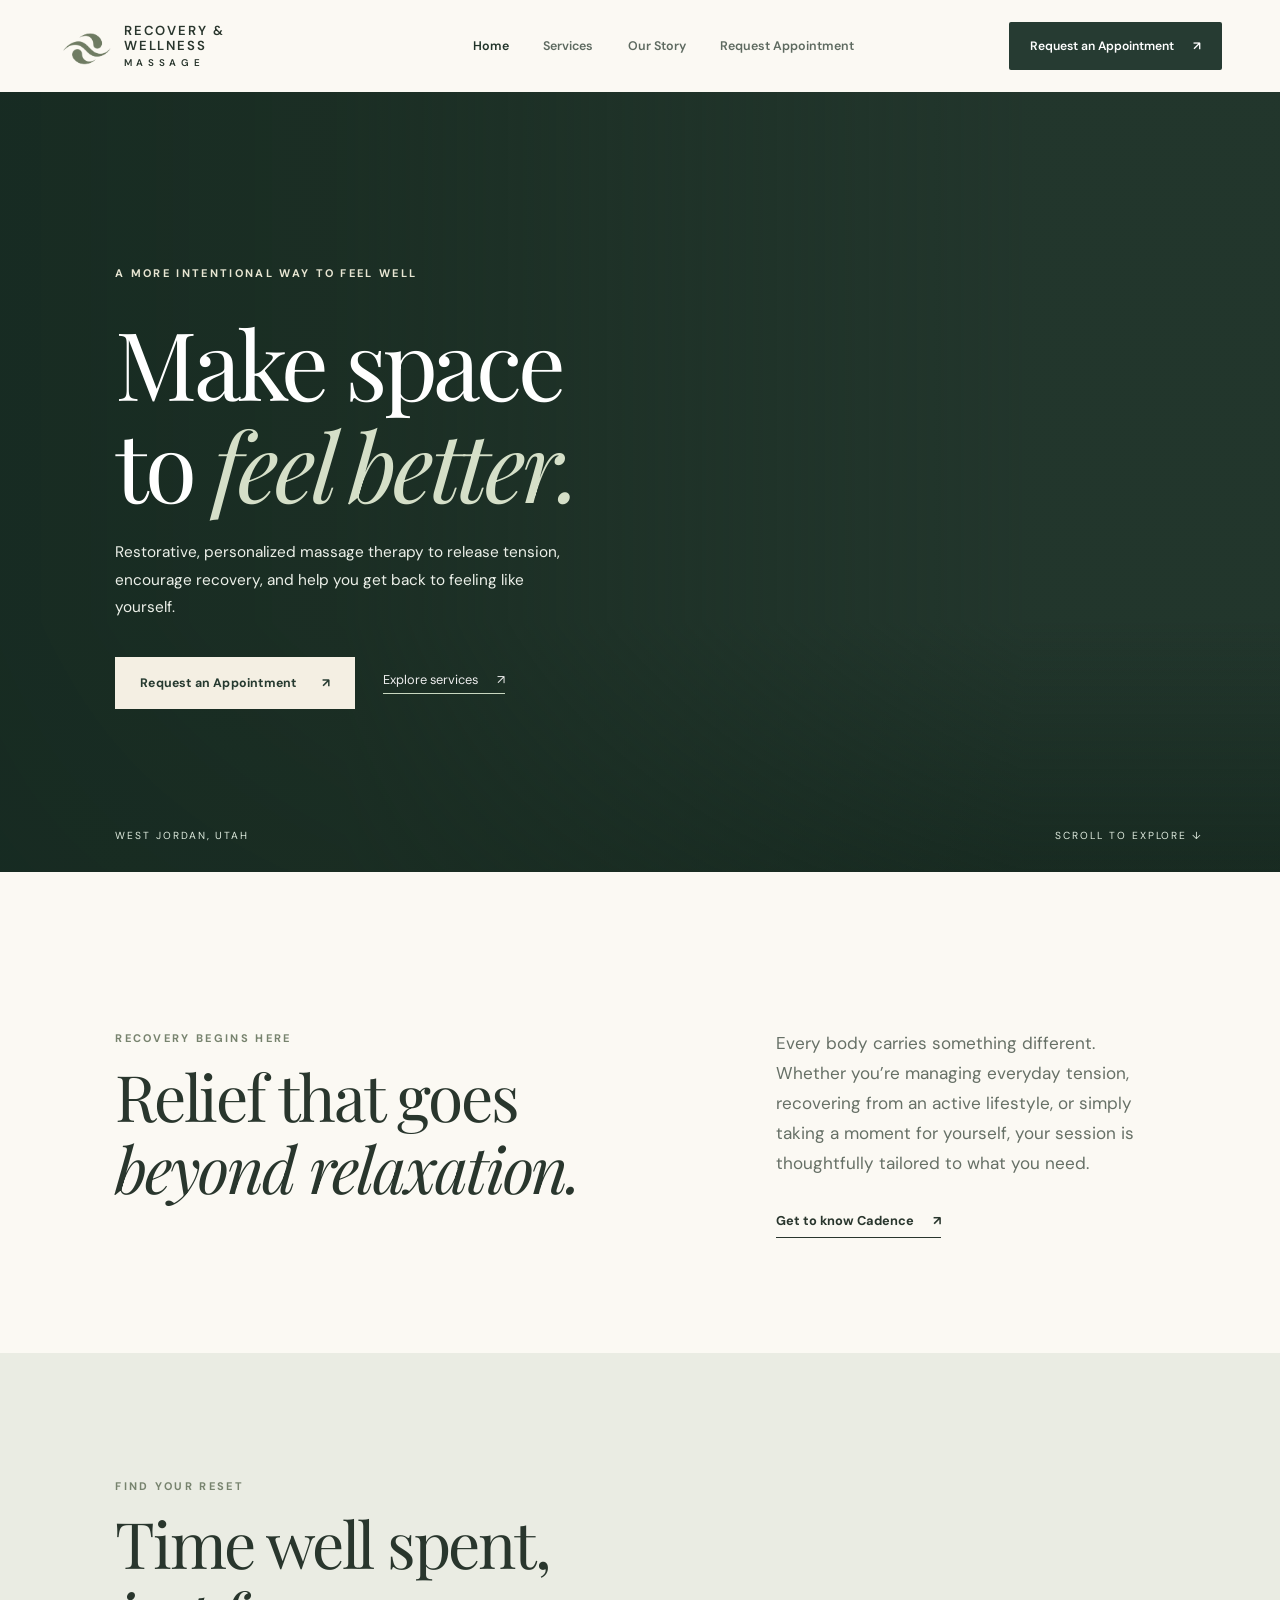
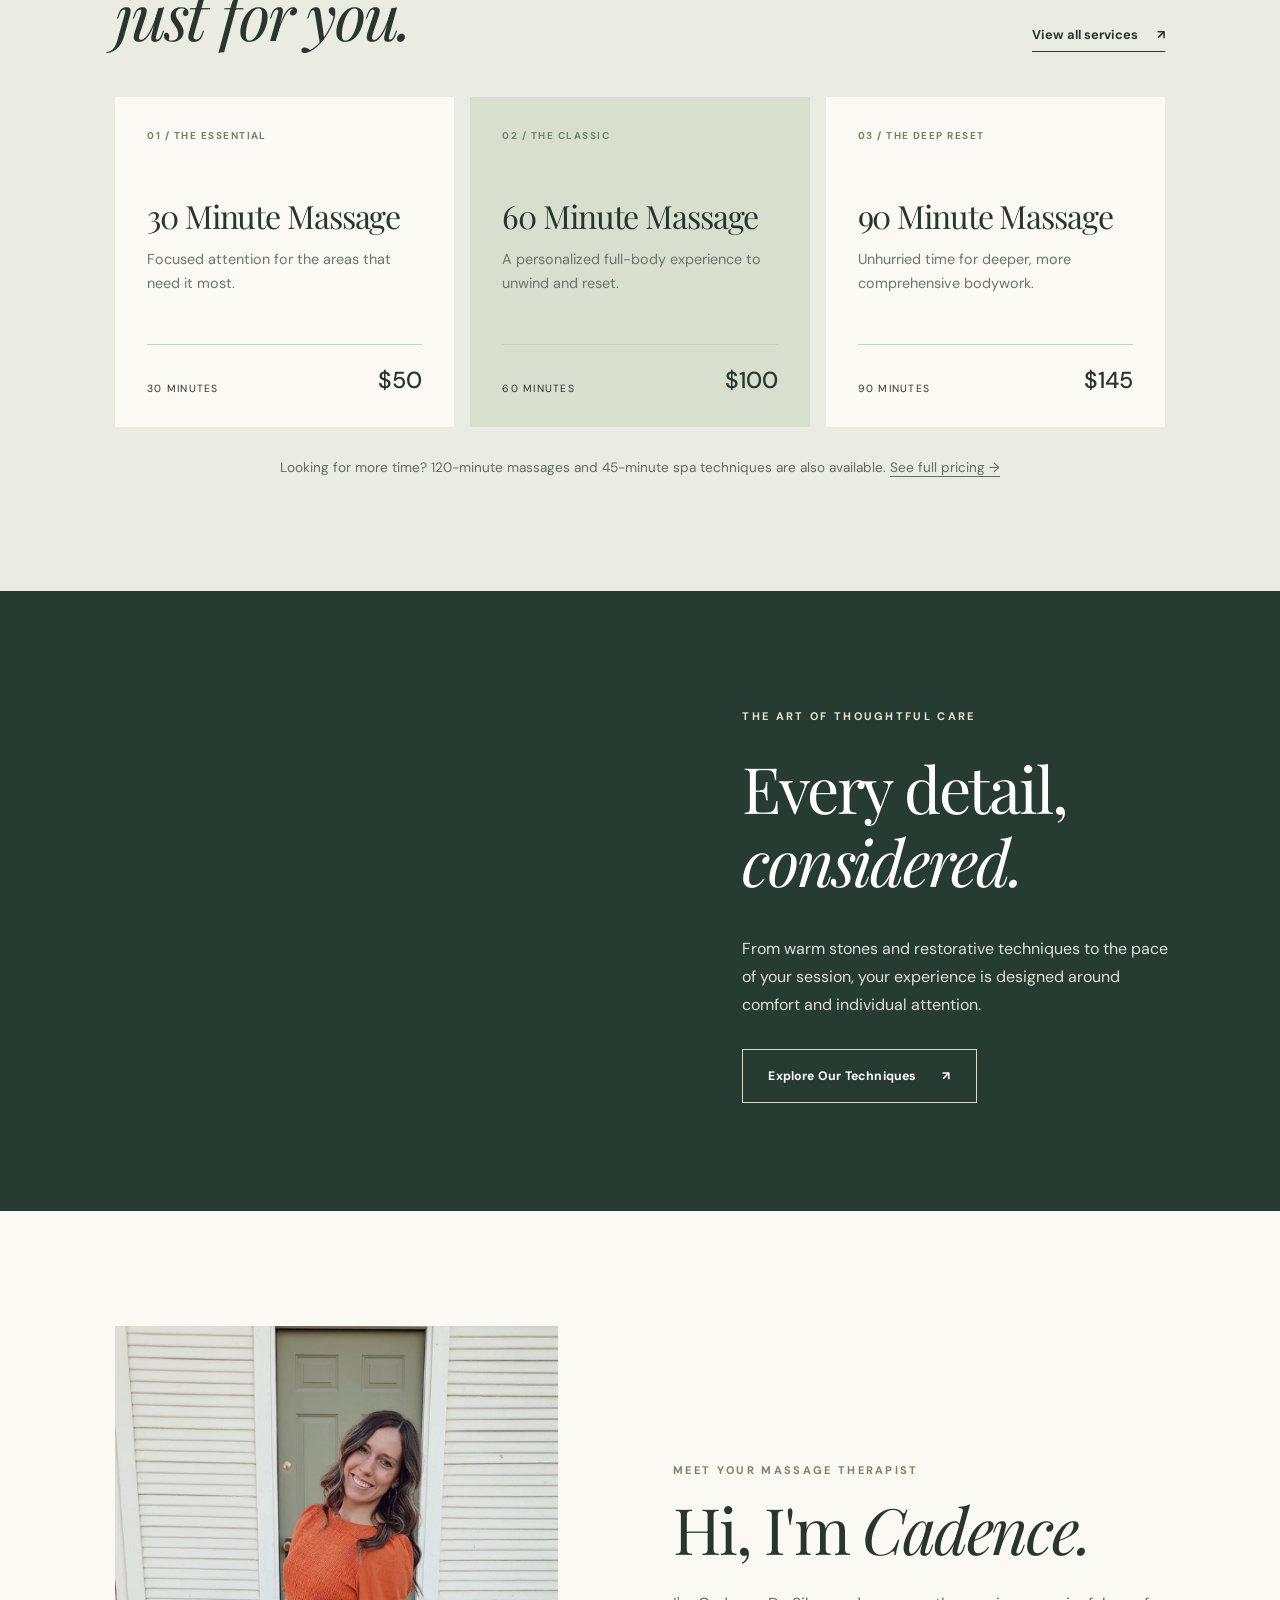
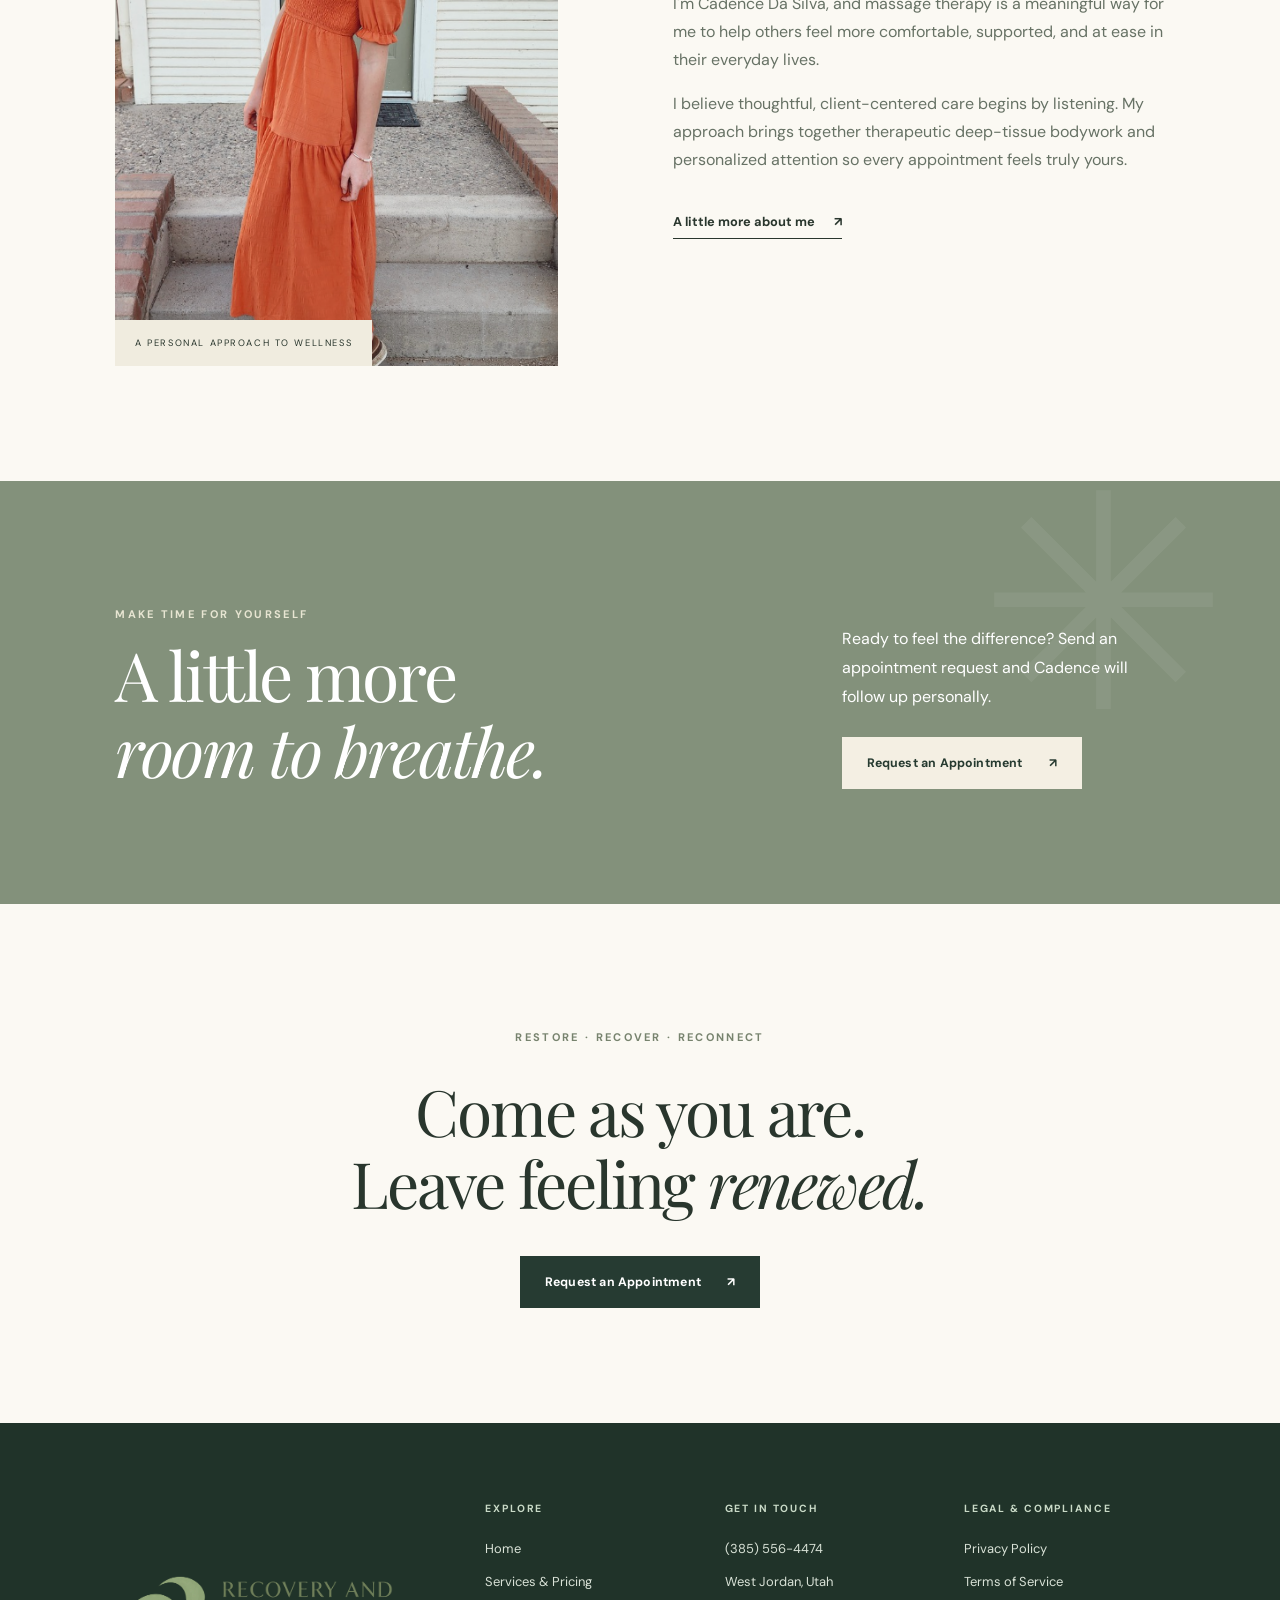
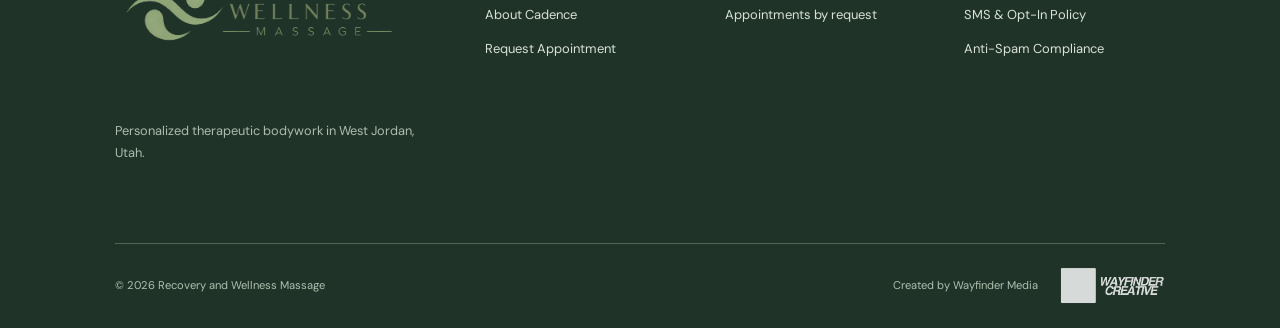
==== commit 2ba5ef87: "Add files via upload" ====
--- a/index.html
+++ b/index.html
@@ -1,11 +1,12 @@
-<!doctype html><html lang="en"><head><meta charset="utf-8"><meta name="viewport" content="width=device-width,initial-scale=1"><meta name="theme-color" content="#263b32"><meta name="description" content="Personalized therapeutic massage in West Jordan, Utah. Explore massage services, pricing and book with Recovery and Wellness Massage."><title>Recovery and Wellness Massage | West Jordan, Utah</title><link rel="icon" href="assets/brand-symbol.png"><link rel="preconnect" href="https://fonts.googleapis.com"><link rel="preconnect" href="https://fonts.gstatic.com" crossorigin><link href="https://fonts.googleapis.com/css2?family=DM+Sans:wght@400;500;600;700&family=Manrope:wght@400;500;600&family=Playfair+Display:wght@400;500;600&display=swap" rel="stylesheet"><link rel="stylesheet" href="styles.css"><script defer src="site.js"></script><script type="application/ld+json">{"@context":"https://schema.org","@type":"HealthAndBeautyBusiness","name":"Recovery and Wellness Massage","url":"https://recoveryandwellnessmassage.com/","telephone":"+1-385-556-4474","address":{"@type":"PostalAddress","addressLocality":"West Jordan","addressRegion":"UT","addressCountry":"US"},"priceRange":"$50-$195"}</script></head><body>
-<header class="site-header"><a class="brand" href="/" aria-label="Recovery and Wellness Massage home"><img src="assets/brand-symbol.png" alt=""><span>RECOVERY &<br>WELLNESS <small>MASSAGE</small></span></a><nav id="nav" aria-label="Primary navigation"><a class="active" href="/">Home</a><a href="/services.html">Services</a><a href="/about.html">Our Story</a><a href="/book.html">Request Appointment</a></nav><a class="header-cta" href="/book.html">Request an Appointment <span>↗</span></a><button class="menu-toggle" aria-expanded="false" aria-label="Toggle menu">☰</button></header>
-<main><section class="hero"><div class="hero-film" aria-hidden="true"><iframe id="hero-video" title="Massage studio video background" src="https://www.youtube-nocookie.com/embed/4_M67m4HPCk?autoplay=1&mute=1&controls=0&loop=1&playlist=4_M67m4HPCk&playsinline=1&rel=0&disablekb=1&iv_load_policy=3&fs=0" allow="autoplay; encrypted-media; picture-in-picture" tabindex="-1" loading="eager"></iframe></div><div class="hero-wash"></div><div class="hero-content"><p class="eyebrow light">A MORE INTENTIONAL WAY TO FEEL WELL</p><h1>Make space<br>to <em>feel better.</em></h1><p class="hero-copy">Restorative, personalized massage therapy to release tension, encourage recovery, and help you get back to feeling like yourself.</p><div class="hero-actions"><a class="btn btn-cream" href="/book.html">Request an Appointment <span>↗</span></a><a class="quiet-link" href="/services.html">Explore services <span>↗</span></a></div></div><div class="hero-foot"><span>WEST JORDAN, UTAH</span><span>SCROLL TO EXPLORE ↓</span></div></section>
+<!DOCTYPE html>
+<html lang="en"><head><meta charset="utf-8"/><meta content="width=device-width,initial-scale=1" name="viewport"/><meta content="#263b32" name="theme-color"/><meta content="Personalized therapeutic massage in West Jordan, Utah. Explore massage services, pricing and book with Recovery and Wellness Massage." name="description"/><title>Recovery and Wellness Massage | West Jordan, Utah</title><link href="assets/brand-symbol.png" rel="icon"/><link href="https://fonts.googleapis.com" rel="preconnect"/><link crossorigin="" href="https://fonts.gstatic.com" rel="preconnect"/><link href="https://fonts.googleapis.com/css2?family=DM+Sans:wght@400;500;600;700&amp;family=Manrope:wght@400;500;600&amp;family=Playfair+Display:wght@400;500;600&amp;display=swap" rel="stylesheet"/><link href="styles.css" rel="stylesheet"/><script defer="" src="site.js"></script><script type="application/ld+json">{"@context":"https://schema.org","@type":"HealthAndBeautyBusiness","name":"Recovery and Wellness Massage","url":"https://recoveryandwellnessmassage.com/","telephone":"+1-385-556-4474","address":{"@type":"PostalAddress","addressLocality":"West Jordan","addressRegion":"UT","addressCountry":"US"},"priceRange":"$50-$195"}</script></head><body>
+<header class="site-header"><a aria-label="Recovery and Wellness Massage home" class="brand" href="/"><img alt="" src="assets/brand-symbol.png"/><span>RECOVERY &amp;<br/>WELLNESS <small>MASSAGE</small></span></a><nav aria-label="Primary navigation" id="nav"><a class="active" href="/">Home</a><a href="/services.html">Services</a><a href="/about.html">Our Story</a><a href="/book.html">Request Appointment</a></nav><a class="header-cta" href="/book.html">Request an Appointment <span>↗</span></a><button aria-expanded="false" aria-label="Toggle menu" class="menu-toggle">☰</button></header>
+<main><section class="hero"><div aria-hidden="true" class="hero-film"><iframe allow="autoplay; encrypted-media; picture-in-picture" id="hero-video" loading="eager" src="https://www.youtube-nocookie.com/embed/4_M67m4HPCk?autoplay=1&amp;mute=1&amp;controls=0&amp;loop=1&amp;playlist=4_M67m4HPCk&amp;playsinline=1&amp;rel=0&amp;disablekb=1&amp;iv_load_policy=3&amp;fs=0" tabindex="-1" title="Massage studio video background"></iframe></div><div class="hero-wash"></div><div class="hero-content"><p class="eyebrow light">A MORE INTENTIONAL WAY TO FEEL WELL</p><h1>Make space<br/>to <em>feel better.</em></h1><p class="hero-copy">Restorative, personalized massage therapy to release tension, encourage recovery, and help you get back to feeling like yourself.</p><div class="hero-actions"><a class="btn btn-cream" href="/book.html">Request an Appointment <span>↗</span></a><a class="quiet-link" href="/services.html">Explore services <span>↗</span></a></div></div><div class="hero-foot"><span>WEST JORDAN, UTAH</span><span>SCROLL TO EXPLORE ↓</span></div></section>
 <section class="intro section-pad"><div class="intro-left"><p class="eyebrow">RECOVERY BEGINS HERE</p><h2>Relief that goes <em>beyond relaxation.</em></h2></div><div class="intro-right"><p>Every body carries something different. Whether you’re managing everyday tension, recovering from an active lifestyle, or simply taking a moment for yourself, your session is thoughtfully tailored to what you need.</p><a class="text-link" href="/about.html">Get to know Cadence <span>↗</span></a></div></section>
-<section class="services-feature section-pad" id="services"><div class="section-heading"><div><p class="eyebrow">FIND YOUR RESET</p><h2>Time well spent,<br><em>just for you.</em></h2></div><a class="text-link" href="/services.html">View all services <span>↗</span></a></div><div class="service-grid"><a class="service-card" href="/book.html"><span class="service-number">01 / THE ESSENTIAL</span><h3>30 Minute Massage</h3><p>Focused attention for the areas that need it most.</p><div class="service-bottom"><span>30 MINUTES</span><strong>$50</strong></div></a><a class="service-card highlighted" href="/book.html"><span class="service-number">02 / THE CLASSIC</span><h3>60 Minute Massage</h3><p>A personalized full-body experience to unwind and reset.</p><div class="service-bottom"><span>60 MINUTES</span><strong>$100</strong></div></a><a class="service-card" href="/book.html"><span class="service-number">03 / THE DEEP RESET</span><h3>90 Minute Massage</h3><p>Unhurried time for deeper, more comprehensive bodywork.</p><div class="service-bottom"><span>90 MINUTES</span><strong>$145</strong></div></a></div><div class="service-note">Looking for more time? 120-minute massages and 45-minute spa techniques are also available. <a href="/services.html">See full pricing →</a></div></section>
-<section class="picture-band"><div class="picture-band-image" role="img" aria-label="Massage therapy with warm stones"></div><div class="picture-band-content"><p class="eyebrow light">THE ART OF THOUGHTFUL CARE</p><h2>Every detail, <em>considered.</em></h2><p>From warm stones and restorative techniques to the pace of your session, your experience is designed around comfort and individual attention.</p><a class="btn btn-outline" href="/services.html">Explore Our Techniques <span>↗</span></a></div></section>
-<section class="about-preview section-pad"><div class="about-photo"><img src="assets/cadence.png" alt="Cadence Da Silva, massage therapist" loading="lazy"><span class="photo-stamp">A PERSONAL APPROACH TO WELLNESS</span></div><div class="about-text"><p class="eyebrow">MEET YOUR MASSAGE THERAPIST</p><h2>Hi, I'm <em>Cadence.</em></h2><p>I'm Cadence Da Silva, and massage therapy is a meaningful way for me to help others feel more comfortable, supported, and at ease in their everyday lives.</p><p>I believe thoughtful, client-centered care begins by listening. My approach brings together therapeutic deep-tissue bodywork and personalized attention so every appointment feels truly yours.</p><a class="text-link" href="/about.html">A little more about me <span>↗</span></a></div></section>
-<section class="offer-banner section-pad"><span class="offer-orbit" aria-hidden="true">✳</span><div><p class="eyebrow light">MAKE TIME FOR YOURSELF</p><h2>A little more<br><em>room to breathe.</em></h2></div><div class="offer-action"><p>Ready to feel the difference? Send an appointment request and Cadence will follow up personally.</p><a class="btn btn-cream" href="/book.html">Request an Appointment <span>↗</span></a></div></section>
-<section class="closing section-pad"><p class="eyebrow">RESTORE · RECOVER · RECONNECT</p><h2>Come as you are.<br>Leave feeling <em>renewed.</em></h2><a class="btn btn-dark" href="/book.html">Request an Appointment <span>↗</span></a></section></main>
-<footer class="site-footer"><div class="footer-top"><div class="footer-brand"><img src="assets/brand-logo.png" alt="Recovery and Wellness Massage"><p>Personalized therapeutic bodywork in West Jordan, Utah.</p></div><div><h4>EXPLORE</h4><a href="/">Home</a><a href="/services.html">Services & Pricing</a><a href="/about.html">About Cadence</a><a href="/book.html">Request Appointment</a></div><div><h4>GET IN TOUCH</h4><a href="tel:+13855564474">(385) 556-4474</a><p>West Jordan, Utah</p><p>Appointments by request</p></div></div><div class="footer-bottom"><span>© <span id="year"></span> Recovery and Wellness Massage</span><a class="credit" href="https://wayfindercreative.net/" target="_blank" rel="noopener noreferrer"><span>Created by Wayfinder Media</span><img src="assets/wayfinder.png" alt="Wayfinder Creative"></a></div></footer>
-<iframe src="https://api.leadconnectorhq.com/widget/form/Vq9RhP4GRN4z5GDtWMGd" style="display:none;width:100%;height:100%;border:none;border-radius:3px" id="popup-Vq9RhP4GRN4z5GDtWMGd" data-layout="{'id':'POPUP'}" data-trigger-type="alwaysShow" data-trigger-value="" data-activation-type="alwaysActivated" data-activation-value="" data-deactivation-type="neverDeactivate" data-deactivation-value="" data-form-name="25% off form" data-height="612" data-layout-iframe-id="popup-Vq9RhP4GRN4z5GDtWMGd" data-form-id="Vq9RhP4GRN4z5GDtWMGd" data-cookie-consent="true" data-cookie-consent-provider="auto" title="25% off form" data-modal-height="500"></iframe><script src="https://link.msgsndr.com/js/form_embed.js" defer></script></body></html>
+<section class="services-feature section-pad" id="services"><div class="section-heading"><div><p class="eyebrow">FIND YOUR RESET</p><h2>Time well spent,<br/><em>just for you.</em></h2></div><a class="text-link" href="/services.html">View all services <span>↗</span></a></div><div class="service-grid"><a class="service-card" href="/book.html"><span class="service-number">01 / THE ESSENTIAL</span><h3>30 Minute Massage</h3><p>Focused attention for the areas that need it most.</p><div class="service-bottom"><span>30 MINUTES</span><strong>$50</strong></div></a><a class="service-card highlighted" href="/book.html"><span class="service-number">02 / THE CLASSIC</span><h3>60 Minute Massage</h3><p>A personalized full-body experience to unwind and reset.</p><div class="service-bottom"><span>60 MINUTES</span><strong>$100</strong></div></a><a class="service-card" href="/book.html"><span class="service-number">03 / THE DEEP RESET</span><h3>90 Minute Massage</h3><p>Unhurried time for deeper, more comprehensive bodywork.</p><div class="service-bottom"><span>90 MINUTES</span><strong>$145</strong></div></a></div><div class="service-note">Looking for more time? 120-minute massages and 45-minute spa techniques are also available. <a href="/services.html">See full pricing →</a></div></section>
+<section class="picture-band"><div aria-label="Massage therapy with warm stones" class="picture-band-image" role="img"></div><div class="picture-band-content"><p class="eyebrow light">THE ART OF THOUGHTFUL CARE</p><h2>Every detail, <em>considered.</em></h2><p>From warm stones and restorative techniques to the pace of your session, your experience is designed around comfort and individual attention.</p><a class="btn btn-outline" href="/services.html">Explore Our Techniques <span>↗</span></a></div></section>
+<section class="about-preview section-pad"><div class="about-photo"><img alt="Cadence Da Silva, massage therapist" loading="lazy" src="assets/cadence.png"/><span class="photo-stamp">A PERSONAL APPROACH TO WELLNESS</span></div><div class="about-text"><p class="eyebrow">MEET YOUR MASSAGE THERAPIST</p><h2>Hi, I'm <em>Cadence.</em></h2><p>I'm Cadence Da Silva, and massage therapy is a meaningful way for me to help others feel more comfortable, supported, and at ease in their everyday lives.</p><p>I believe thoughtful, client-centered care begins by listening. My approach brings together therapeutic deep-tissue bodywork and personalized attention so every appointment feels truly yours.</p><a class="text-link" href="/about.html">A little more about me <span>↗</span></a></div></section>
+<section class="offer-banner section-pad"><span aria-hidden="true" class="offer-orbit">✳</span><div><p class="eyebrow light">MAKE TIME FOR YOURSELF</p><h2>A little more<br/><em>room to breathe.</em></h2></div><div class="offer-action"><p>Ready to feel the difference? Send an appointment request and Cadence will follow up personally.</p><a class="btn btn-cream" href="/book.html">Request an Appointment <span>↗</span></a></div></section>
+<section class="closing section-pad"><p class="eyebrow">RESTORE · RECOVER · RECONNECT</p><h2>Come as you are.<br/>Leave feeling <em>renewed.</em></h2><a class="btn btn-dark" href="/book.html">Request an Appointment <span>↗</span></a></section></main>
+<footer class="site-footer"><div class="footer-top"><div class="footer-brand"><img alt="Recovery and Wellness Massage" src="assets/brand-logo.png"/><p>Personalized therapeutic bodywork in West Jordan, Utah.</p></div><div><h4>EXPLORE</h4><a href="/">Home</a><a href="/services.html">Services &amp; Pricing</a><a href="/about.html">About Cadence</a><a href="/book.html">Request Appointment</a></div><div><h4>GET IN TOUCH</h4><a href="tel:+13855564474">(385) 556-4474</a><p>West Jordan, Utah</p><p>Appointments by request</p></div><div class="footer-legal"><h4>LEGAL &amp; COMPLIANCE</h4><a href="/privacy-policy.html">Privacy Policy</a><a href="/terms-of-service.html">Terms of Service</a><a href="/sms-policy.html">SMS &amp; Opt-In Policy</a><a href="/anti-spam.html">Anti-Spam Compliance</a></div></div><div class="footer-bottom"><span>© <span id="year"></span> Recovery and Wellness Massage</span><a class="credit" href="https://wayfindercreative.net/" rel="noopener noreferrer" target="_blank"><span>Created by Wayfinder Media</span><img alt="Wayfinder Creative" src="assets/wayfinder.png"/></a></div></footer>
+<iframe data-activation-type="alwaysActivated" data-activation-value="" data-cookie-consent="true" data-cookie-consent-provider="auto" data-deactivation-type="neverDeactivate" data-deactivation-value="" data-form-id="Vq9RhP4GRN4z5GDtWMGd" data-form-name="25% off form" data-height="612" data-layout="{'id':'POPUP'}" data-layout-iframe-id="popup-Vq9RhP4GRN4z5GDtWMGd" data-modal-height="500" data-trigger-type="alwaysShow" data-trigger-value="" id="popup-Vq9RhP4GRN4z5GDtWMGd" src="https://api.leadconnectorhq.com/widget/form/Vq9RhP4GRN4z5GDtWMGd" style="display:none;width:100%;height:100%;border:none;border-radius:3px" title="25% off form"></iframe><script defer="" src="https://link.msgsndr.com/js/form_embed.js"></script></body></html>
--- a/styles.css
+++ b/styles.css
@@ -18,3 +18,23 @@
 .request-form-embed iframe {display:block;width:100%;min-height:951px;border:0;}
 .request-form-card .request-form-note {font-size:.76rem!important;color:#758076!important;line-height:1.6;margin:18px 0 0!important;}
 @media(max-width:850px) {.request-section {grid-template-columns:1fr;gap:42px;padding:65px 24px 85px;}.request-intro {padding-top:0;}.request-form-card {padding:25px 18px;}}
+
+/* Single-column appointment request form */
+.request-section{display:block;max-width:880px;margin:0 auto;padding:72px 24px 110px;}
+.request-form-card{width:100%;}
+@media(max-width:850px){.request-section{padding:48px 20px 80px;}}
+
+
+/* Legal and compliance extension */
+.footer-top{grid-template-columns:minmax(200px,1.65fr) repeat(3,minmax(130px,1fr));gap:clamp(20px,3vw,56px)}
+.footer-legal a{display:block}
+.legal-content{max-width:940px;margin:0 auto;padding:72px 24px 105px}
+.legal-content .legal-meta{font-size:.83rem;color:var(--muted);margin-bottom:40px}
+.legal-content h2{font-size:clamp(1.5rem,2.8vw,2.1rem);margin:34px 0 12px}
+.legal-content p,.legal-content li{color:#536052;font-size:1rem;line-height:1.82}
+.legal-content ul{padding-left:24px}
+.legal-content a,.policy-under-form a{text-decoration:underline;text-underline-offset:3px}
+.legal-content .legal-disclaimer{background:#edf0e8;border-left:3px solid #89987d;padding:16px 20px;margin:30px 0}
+.policy-under-form{font-size:.78rem;color:#758076;line-height:1.7;margin-top:10px}
+@media(max-width:1050px){.footer-top{grid-template-columns:repeat(2,minmax(0,1fr));gap:30px}.footer-brand{grid-column:1/-1}}
+@media(max-width:540px){.footer-top{grid-template-columns:1fr}.footer-brand{grid-column:auto}.legal-content{padding:45px 22px 75px}}
